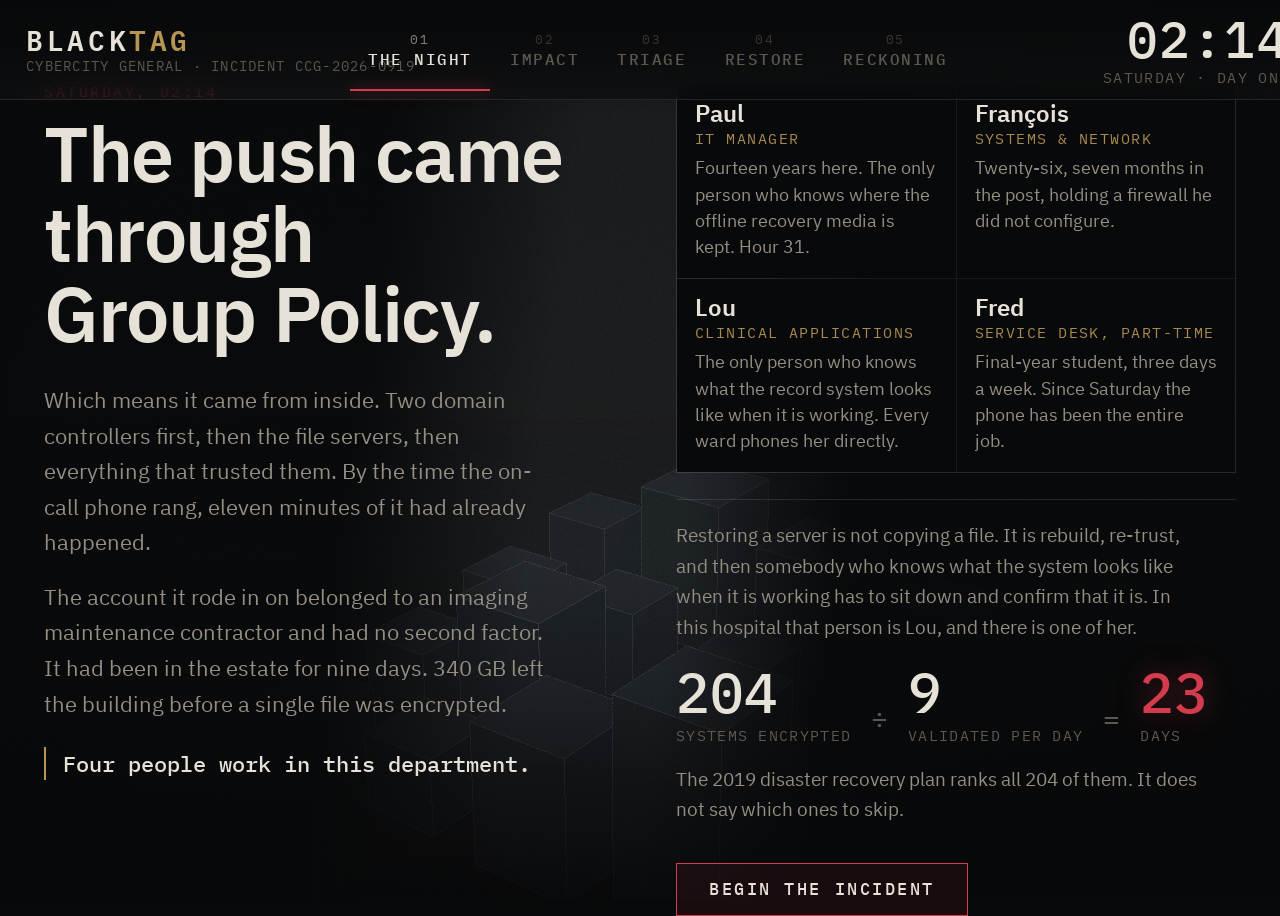
==== index.html @ bfaa21b1 "v2" ====
<!DOCTYPE html>
<html lang="en">
<head>
<meta charset="utf-8">
<meta name="viewport" content="width=device-width, initial-scale=1, viewport-fit=cover">
<title>BLACK TAG — CyberCity General Hospital</title>
<link rel="icon" href="data:image/svg+xml,%3Csvg xmlns='http://www.w3.org/2000/svg' viewBox='0 0 16 16'%3E%3Crect width='16' height='16' fill='%23171310'/%3E%3Crect x='3' y='3' width='10' height='10' fill='%23b79554'/%3E%3C/svg%3E">
<link rel="stylesheet" href="assets/blacktag/blacktag.css">
</head>
<body class="bt">

<canvas id="ward" aria-hidden="true"></canvas>
<div id="wardfail" class="wardfail" hidden></div>
<div class="vignette" aria-hidden="true"></div>

<div class="shell" data-stage="brief">

  <!-- ─── status bar ─────────────────────────────────────────────── -->
  <header class="bar">
    <div class="mark">
      <span class="mark-t">BLACK<i>TAG</i></span>
      <span class="mark-s">CyberCity General · incident CCG-2026-0919</span>
    </div>

    <nav class="rail" id="rail">
      <button class="rail-i" data-go="brief"><b>01</b> The night</button>
      <button class="rail-i" data-go="impact"><b>02</b> Impact</button>
      <button class="rail-i" data-go="triage"><b>03</b> Triage</button>
      <button class="rail-i" data-go="restore"><b>04</b> Restore</button>
      <button class="rail-i" data-go="reckoning"><b>05</b> Reckoning</button>
    </nav>

    <div class="clock">
      <div class="clk" id="clk">02:14</div>
      <div class="clk-s" id="clkday">Saturday · minute zero</div>
    </div>
  </header>

  <!-- ─── stage 01 · brief ───────────────────────────────────────── -->
  <section class="stage st-brief" data-for="brief">
    <div class="brief-l">
      <p class="over">Saturday, 02:14</p>
      <h1>The push came through<br>Group Policy.</h1>
      <p class="lede">Which means it came from inside. Two domain controllers first, then the file
      servers, then everything that trusted them. By the time the on-call phone rang, eleven minutes
      of it had already happened.</p>
      <p class="lede">The account it rode in on belonged to an imaging maintenance contractor and had
      no second factor. It had been in the estate for nine days. 340 GB left the building before a
      single file was encrypted.</p>
      <p class="sig">Four people work in this department.</p>
    </div>

    <div class="brief-r">
      <div class="crew">
        <div class="crew-i">
          <div class="crew-n">Paul</div>
          <div class="crew-r">IT manager</div>
          <div class="crew-d">Fourteen years here. The only person who knows where the offline recovery media is kept. Hour 31.</div>
        </div>
        <div class="crew-i">
          <div class="crew-n">François</div>
          <div class="crew-r">Systems &amp; network</div>
          <div class="crew-d">Twenty-six, seven months in the post, holding a firewall he did not configure.</div>
        </div>
        <div class="crew-i">
          <div class="crew-n">Lou</div>
          <div class="crew-r">Clinical applications</div>
          <div class="crew-d">The only person who knows what the record system looks like when it is working. Every ward phones her directly.</div>
        </div>
        <div class="crew-i">
          <div class="crew-n">Fred</div>
          <div class="crew-r">Service desk, part-time</div>
          <div class="crew-d">Final-year student, three days a week. Since Saturday the phone has been the entire job.</div>
        </div>
      </div>

      <div class="maths">
        <p>Restoring a server is not copying a file. It is rebuild, re-trust, and then somebody who
        knows what the system looks like when it is working has to sit down and confirm that it is.
        In this hospital that person is Lou, and there is one of her.</p>
        <div class="maths-row">
          <div><b>204</b><span>systems encrypted</span></div>
          <div class="op">÷</div>
          <div><b>9</b><span>validated per day</span></div>
          <div class="op">=</div>
          <div class="hot"><b>23</b><span>days</span></div>
        </div>
        <p class="thin">The 2019 disaster recovery plan ranks all 204 of them. It does not
        say which ones to skip.</p>
      </div>

      <button class="act" id="begin">Begin the incident</button>
    </div>
  </section>

  <!-- ─── stage 02 · impact ──────────────────────────────────────── -->
  <section class="stage st-impact" data-for="impact">
    <div class="imp-head">
      <p class="over">Encryption in progress</p>
      <h2 id="impNow">—</h2>
    </div>
    <ul class="falling" id="falling"></ul>
    <div class="imp-foot" id="impFoot" hidden>
      <p>Everything the hospital does electronically is now unavailable. Nothing has been decided yet.</p>
      <button class="act" id="toTriage">Open the board</button>
    </div>
  </section>

  <!-- ─── stage 03/04 · board ────────────────────────────────────── -->
  <section class="stage st-board" data-for="triage restore">
    <div class="board-head">
      <div>
        <p class="over" id="boardOver">Triage</p>
        <h2 id="boardTitle">Tag every service before anything is restored.</h2>
        <p class="boardSub" id="boardSub">Red, amber and green will be restored, in the order you
        choose. Black will not be restored at all. That is the whole instrument.</p>
      </div>
      <div class="board-act">
        <button class="act" id="loadPlan">Load the 2019 plan</button>
        <button class="ghost" id="stopHere" hidden>Stop here and count it</button>
        <button class="act" id="startRestore" disabled>Start restoring</button>
      </div>
    </div>

    <div class="lane" id="lane" hidden>
      <div class="lane-box lane-now">
        <span class="lane-l">Validation lane &middot; Lou, one at a time</span>
        <div class="lane-n" id="laneName">Idle</div>
        <div class="lane-bar"><i id="laneBar"></i></div>
        <div class="lane-d" id="laneDays">nothing is being validated</div>
      </div>
      <div class="lane-box lane-q">
        <span class="lane-l">Next up</span>
        <ol class="queue" id="queue"></ol>
      </div>
      <div class="lane-box lane-t">
        <span class="lane-l">Incident clock</span>
        <div class="tbtns">
          <button class="tb tb-run" id="pause">Pause</button>
          <button class="tb sp" data-sp="0.5">0.5&times;</button>
          <button class="tb sp" data-sp="1">1&times;</button>
          <button class="tb sp" data-sp="2">2&times;</button>
          <button class="tb sp" data-sp="4">4&times;</button>
        </div>
      </div>
    </div>

    <p class="prompt" id="prompt" hidden></p>

    <div class="cols" id="cols">
      <div class="col" data-tag="down"><header>Untagged <span id="cDown">0</span></header><div class="drop" id="dDown"></div></div>
      <div class="col" data-tag="red"><header>Red <em>restore first</em> <span id="cRed">0</span></header><div class="drop" id="dRed"></div></div>
      <div class="col" data-tag="amber"><header>Amber <em>restore after</em> <span id="cAmber">0</span></header><div class="drop" id="dAmber"></div></div>
      <div class="col" data-tag="green"><header>Green <em>can wait</em> <span id="cGreen">0</span></header><div class="drop" id="dGreen"></div></div>
      <div class="col col-black" data-tag="black"><header>Black <em>not restoring</em> <span id="cBlack">0</span></header><div class="drop" id="dBlack"></div></div>
    </div>
  </section>

  <!-- ─── stage 05 · reckoning ───────────────────────────────────── -->
  <section class="stage st-reck" data-for="reckoning">
    <div class="reck-grid">
      <div class="reck-race">
        <p class="over">What it cost</p>
        <h2>Your order against the plan&rsquo;s.</h2>
        <div class="race" id="race"></div>
        <p class="reck-note" id="reckNote"></p>
        <div class="paid" id="paid"></div>
      </div>
      <div class="reck-led">
        <p class="over">Signed decisions <span class="chain" id="chainState"></span></p>
        <div class="led" id="led"></div>
        <p class="thin">Hash-chained, so that the decision made at 04:12 still reads the same way in
        the review six months later, and Paul is not the only person holding it.</p>
        <button class="ghost" id="again">Run it again</button>
      </div>
    </div>
  </section>

  <!-- ─── readouts ───────────────────────────────────────────────── -->
  <aside class="meters" id="meters" hidden>
    <div class="m m-rate">
      <span class="m-l">Harm accruing now</span>
      <b class="m-v" id="mRate">0<small>/day</small></b>
      <span class="m-d" id="mRateD">patients per day, while these systems are down</span>
    </div>
    <div class="m">
      <span class="m-l">Patients affected</span>
      <b class="m-v" id="mAff">0</b>
      <span class="m-d">cumulative since 02:14</span>
    </div>
    <div class="m m-sev">
      <span class="m-l">Missed time-critical care</span>
      <b class="m-v" id="mSev">0</b>
      <span class="m-d">stroke, STEMI, transfusion, fractionation</span>
    </div>
  </aside>

  <section class="logwrap" id="logwrap" hidden>
    <div class="log-grip" id="logGrip" title="Drag to resize · double-click to reset"></div>
    <header>Incident log</header>
    <ol class="log" id="log"></ol>
  </section>

</div>

<div class="toast" id="toast" hidden></div>

<script>
window.BT = {
  capacity: 9,
  total: 204,
  horizon: 22.7,
  services: [
    {id:'ad',name:'Identity & domain services',dept:'Core infrastructure',systems:12,tolerance_h:null,affected_day:0,severe_day:0,tier2019:1,gate:true,note:'Two domain controllers, both encrypted. Nothing else authenticates until this is back.',cost:'Paul is the only person who knows where the offline recovery media is kept.'},
    {id:'ehr',name:'Patient record & order entry',dept:'Core clinical',systems:24,tolerance_h:4,affected_day:120,severe_day:1.4,tier2019:2,note:'Every ward, every order, every allergy list. On paper the hospital runs at roughly 40 per cent.',cost:'Medication rounds revert to handwritten charts. Pharmacy catches some of the errors.'},
    {id:'pacs',name:'Imaging & radiology reporting',dept:'Radiology',systems:18,tolerance_h:4.5,affected_day:48,severe_day:1.6,tier2019:8,note:'Scanners still acquire. Nothing can be read, compared against priors, or reported.',cost:'Thrombolysis window for acute stroke is 4.5 hours. Decisions get made on the registrar’s read alone.'},
    {id:'lis',name:'Laboratory & blood bank',dept:'Pathology',systems:14,tolerance_h:6,affected_day:62,severe_day:0.9,tier2019:9,note:'Analysers run standalone. Results cannot be matched to a patient without transcription.',cost:'Type-and-screen goes manual. O-negative stock is the ceiling on how long that works.'},
    {id:'cardio',name:'ECG transfer & cath lab',dept:'Cardiology',systems:9,tolerance_h:1.5,affected_day:20,severe_day:1.1,tier2019:11,note:'Twelve-lead traces cannot leave the machine they were recorded on.',cost:'Door-to-balloon target is 90 minutes. A walked printout is not 90 minutes.'},
    {id:'pharm',name:'Pharmacy & medication ordering',dept:'Pharmacy',systems:11,tolerance_h:12,affected_day:40,severe_day:0.6,tier2019:7,note:'Stock levels, interaction checking and dose calculation, all in one system.',cost:'Body-surface-area chemotherapy dosing done by hand is where errors live.'},
    {id:'onco',name:'Radiotherapy planning',dept:'Oncology',systems:7,tolerance_h:48,affected_day:14,severe_day:0.5,tier2019:12,note:'Treatment plans and linac scheduling. The linacs themselves are fine.',cost:'An interrupted fractionation course loses efficacy. That is not recoverable later.'},
    {id:'theatre',name:'Theatre scheduling',dept:'Surgery',systems:8,tolerance_h:24,affected_day:26,severe_day:0.2,tier2019:10,note:'Lists, consent records, implant tracking, instrument trays.',cost:'Elective lists cancel first. Then the semi-urgent ones start to age.'},
    {id:'beds',name:'Bed management & patient flow',dept:'Operations',systems:6,tolerance_h:24,affected_day:16,severe_day:0.1,tier2019:13,note:'Who is in which bed, and which beds are clean.',cost:'The emergency department stops being able to say whether it can accept.'},
    {id:'biomed',name:'Medical device gateways',dept:'Biomedical',systems:21,tolerance_h:8,affected_day:24,severe_day:0.4,tier2019:14,note:'1,100 networked devices. 38 per cent past end-of-support, none patchable without revalidation.',cost:'Yann is a contractor, off site, and his revalidation paperwork takes six weeks.'},
    {id:'dialysis',name:'Renal scheduling',dept:'Renal',systems:4,tolerance_h:72,affected_day:30,severe_day:0.8,tier2019:15,note:'Three sessions a week per patient, 96 patients, allocated by one spreadsheet server.',cost:'Missing a third session is not an inconvenience. It is a hospital admission.'},
    {id:'roster',name:'Staff rostering & payroll',dept:'HR / Finance',systems:9,tolerance_h:168,affected_day:3,severe_day:0,tier2019:3,note:'Tier 1 in the 2019 plan because the payroll contract carries the largest penalty clause.',cost:'Nobody is paid late for three weeks. Everybody still turns up.'},
    {id:'diet',name:'Catering & dietetics ordering',dept:'Facilities',systems:5,tolerance_h:36,affected_day:8,severe_day:0,tier2019:16,note:'Ward meal orders, allergen flags, enteral feed scheduling.',cost:'Kitchen reverts to a standing order and a clipboard. It worked in 2004.'},
    {id:'intranet',name:'Intranet & internal communications',dept:'IT',systems:7,tolerance_h:96,affected_day:2,severe_day:0,tier2019:4,note:'Policies, phone directory, the downtime procedures themselves.',cost:'The paper downtime forms reference a switchboard number that changed in 2021.'},
    {id:'archive',name:'Legacy imaging archive 2009–2014',dept:'Radiology',systems:18,tolerance_h:null,affected_day:0,severe_day:0,tier2019:5,note:'Proprietary format. The vendor left the market in 2016 and no current workstation can open it.',cost:'Retention policy says keep it. Nobody has successfully read from it since 2019.'},
    {id:'research',name:'Oncology trial data store',dept:'Research',systems:31,tolerance_h:null,affected_day:0,severe_day:0,tier2019:6,note:'Five years of a phase II trial. 31 systems, the largest single block in the estate.',cost:'No acute patient harm. This is somebody’s career and 340 consented participants.'}
  ],
  events: [
    {day:0.07,svc:'ehr',t:'03:55',w:'Ward 4 asks for an allergy list for a patient in bed 12. There is no allergy list. Fred writes the request on a sticky note and takes it to the ward himself.'},
    {day:0.14,svc:'cardio',t:'05:40',w:'Chest pain in resus. The 12-lead is on the machine and only on the machine. A healthcare assistant runs the printout to the cath lab. Eleven minutes.'},
    {day:0.22,svc:'pacs',t:'07:30',w:'Stroke call. CT acquired at 07:31, no reporting, no priors. The registrar reads it off the console. Thrombolysis given at 07:58 on one pair of eyes.'},
    {day:0.30,svc:null,t:'09:15',w:'Dr. Mercier asks Paul a question he cannot answer: can we keep accepting ambulances. He says he will know by this afternoon. He does not know by this afternoon.'},
    {day:0.55,svc:'lis',t:'15:20',w:'Blood bank moves to manual crossmatch. Two units of O-negative on the shelf, four in transit from the regional centre.'},
    {day:0.9,svc:'ehr',t:'23:40',w:'Fourth medication round on paper. Pharmacy flags two dose errors caught before administration. Nobody can say how many were not caught.'},
    {day:1.3,svc:'beds',t:'Day 2, 10:05',w:'The emergency department cannot state its own capacity. Regional coordination starts routing around the hospital by default.'},
    {day:1.6,svc:'theatre',t:'Day 2, 17:30',w:'Tomorrow’s elective list is cancelled in full. 31 patients, one of whom has now been cancelled twice.'},
    {day:2.1,svc:'onco',t:'Day 3, 08:00',w:'Radiotherapy suspends. Fourteen patients mid-course. Oncology asks, in writing, when planning comes back, and wants the answer in days.'},
    {day:2.4,svc:'biomed',t:'Day 3, 14:10',w:'Yann emails from a hotel in Ankara. He can be on site Monday. It is Tuesday.'},
    {day:3.0,svc:'dialysis',t:'Day 4, 07:00',w:'Renal has been running from a whiteboard since Saturday. Three patients have now missed a second session.'},
    {day:3.5,svc:null,t:'Day 4, 19:00',w:'The group posts 340 GB of the trial data store to a leak site. It was taken nine days before anything was encrypted. Restoring it changes nothing about that.'},
    {day:4.2,svc:'pharm',t:'Day 5, 11:30',w:'A chemotherapy dose is recalculated by hand for the third time in a week. The pharmacist asks for a second checker and cannot find a free one.'},
    {day:5.0,svc:null,t:'Day 6, 09:00',w:'Lou has been validating restores for six days. She has taken one day off in that time and spent it answering her phone.'},
    {day:6.5,svc:'pacs',t:'Day 7, 12:00',w:'Radiology has a backlog of 1,240 unreported studies. The backlog is now its own clinical risk, separate from the outage.'},
    {day:9.0,svc:null,t:'Day 10, 08:00',w:'The regulator’s 72-hour notification went out on day three. The follow-up report is due and nobody has had time to write it.'},
    {day:14.0,svc:null,t:'Day 15, 08:00',w:'Two weeks. The hospital is running, in the sense that patients are being treated. It is not running in the sense anybody would recognise.'},
    {day:21.0,svc:null,t:'Day 22, 08:00',w:'François hands in his notice. He withdraws it four days later. Paul never mentions it again.'}
  ]
};
</script>
<script src="assets/blacktag/vendor/three.min.js"></script>
<script src="assets/blacktag/vendor/pp/CopyShader.js"></script>
<script src="assets/blacktag/vendor/pp/LuminosityHighPassShader.js"></script>
<script src="assets/blacktag/vendor/pp/EffectComposer.js"></script>
<script src="assets/blacktag/vendor/pp/RenderPass.js"></script>
<script src="assets/blacktag/vendor/pp/ShaderPass.js"></script>
<script src="assets/blacktag/vendor/pp/UnrealBloomPass.js"></script>
<script src="assets/blacktag/ward.js"></script>
<script src="assets/blacktag/blacktag.js"></script>
</body>
</html>
---- assets/blacktag/blacktag.css ----
@font-face{font-family:PlexS;src:url(fonts/plex-sans-400.woff2)format("woff2");font-weight:400;font-display:swap}
@font-face{font-family:PlexS;src:url(fonts/plex-sans-500.woff2)format("woff2");font-weight:500;font-display:swap}
@font-face{font-family:PlexS;src:url(fonts/plex-sans-600.woff2)format("woff2");font-weight:600;font-display:swap}
@font-face{font-family:PlexS;src:url(fonts/plex-sans-700.woff2)format("woff2");font-weight:700;font-display:swap}
@font-face{font-family:PlexM;src:url(fonts/plex-mono-400.woff2)format("woff2");font-weight:400;font-display:swap}
@font-face{font-family:PlexM;src:url(fonts/plex-mono-500.woff2)format("woff2");font-weight:500;font-display:swap}
@font-face{font-family:PlexM;src:url(fonts/plex-mono-600.woff2)format("woff2");font-weight:600;font-display:swap}

/* lokum against a dark room: rose, saffron, pistachio, and the charred one with gold in it */
:root{
  --ink:#08090a; --ink2:#0e0f11; --panel:rgba(14,15,17,.72); --panel2:rgba(20,21,24,.86);
  --bone:#e7e2d8; --dim:#948e83; --faint:#5d584f;
  --line:rgba(231,226,216,.13); --line2:rgba(231,226,216,.07);
  --rose:#d33c4c; --rose-d:#5a1620;
  --saff:#d59a31; --saff-d:#553a10;
  --pist:#8aab5c; --pist-d:#2f3f1d;
  --char:#171310; --gold:#b79554;
  --brass:#a8894f;
  --ease:cubic-bezier(.22,.61,.36,1);
}

*{box-sizing:border-box}
html,body{height:100%}
body.bt{
  margin:0; background:var(--ink); color:var(--bone);
  font:400 15px/1.55 PlexS,system-ui,sans-serif;
  -webkit-font-smoothing:antialiased; overflow:hidden;
  font-variant-numeric:tabular-nums;
}
button{font:inherit;color:inherit;background:none;border:0;cursor:pointer}
h1,h2{margin:0;font-weight:600;letter-spacing:-.018em}
p{margin:0 0 .85em}
[hidden]{display:none!important}

#ward{position:fixed;inset:0;width:100%;height:100%;display:block;z-index:0}
.wardfail{position:fixed;inset:0;z-index:0;background:
  radial-gradient(1100px 620px at 62% 44%,rgba(211,60,76,.10),transparent 70%),
  linear-gradient(180deg,#0a0b0c,#08090a)}
.vignette{position:fixed;inset:0;z-index:1;pointer-events:none;background:
  radial-gradient(118% 92% at 50% 42%,transparent 38%,rgba(0,0,0,.7) 100%),
  linear-gradient(180deg,rgba(8,9,10,.9) 0,rgba(8,9,10,.3) 13%,rgba(8,9,10,.2) 62%,rgba(8,9,10,.86) 100%)}
.vignette::after{content:"";position:absolute;inset:0;opacity:.22;mix-blend-mode:overlay;
  background-image:url("data:image/svg+xml,%3Csvg xmlns='http://www.w3.org/2000/svg' width='140' height='140'%3E%3Cfilter id='n'%3E%3CfeTurbulence type='fractalNoise' baseFrequency='.85' numOctaves='3'/%3E%3C/filter%3E%3Crect width='140' height='140' filter='url(%23n)' opacity='.5'/%3E%3C/svg%3E")}

.shell{position:relative;z-index:2;height:100%;display:flex;flex-direction:column}

/* ── bar ─────────────────────────────────────────────────────────── */
.bar{position:relative;z-index:3;display:grid;grid-template-columns:300px 1fr 300px;align-items:center;gap:24px;
  padding:14px 26px;border-bottom:1px solid var(--line);
  background:linear-gradient(180deg,rgba(8,9,10,.92),rgba(8,9,10,.55));backdrop-filter:blur(14px)}
.mark-t{display:block;font:600 19px/1 PlexM;letter-spacing:.13em}
.mark-t i{font-style:normal;color:var(--gold)}
.mark-s{display:block;margin-top:5px;white-space:nowrap;font:400 9.5px/1 PlexM;letter-spacing:.09em;color:var(--faint);text-transform:uppercase}

.rail{display:flex;justify-content:center;gap:2px}
.rail-i{position:relative;padding:9px 15px 8px;font:500 11px/1 PlexM;letter-spacing:.1em;
  text-transform:uppercase;color:var(--faint);transition:color .3s var(--ease);white-space:nowrap}
.rail-i b{display:block;font-weight:400;font-size:9.5px;opacity:.55;margin-bottom:5px;letter-spacing:.14em}
.rail-i::after{content:"";position:absolute;left:0;right:0;bottom:-15px;height:2px;background:transparent;transition:background .35s var(--ease)}
.rail-i[data-on]{color:var(--bone)}
.rail-i[data-on]::after{background:var(--rose);box-shadow:0 0 14px rgba(211,60,76,.75)}
.rail-i[data-done]{color:var(--dim)}
.rail-i[data-done]::after{background:var(--line)}
.rail-i:disabled{cursor:default}

.clock{text-align:right}
.clk{font:500 30px/1 PlexM;letter-spacing:.03em;font-variant-numeric:tabular-nums}
.clk-s{margin-top:5px;font:400 10.5px/1 PlexM;letter-spacing:.09em;color:var(--faint);text-transform:uppercase}
.clk.jump{animation:jump .5s var(--ease)}
@keyframes jump{0%{color:var(--rose);text-shadow:0 0 22px rgba(211,60,76,.6)}100%{color:var(--bone)}}

/* ── stages ──────────────────────────────────────────────────────── */
.stage{display:none;flex:1;min-height:0;padding:34px 44px 0;position:relative}
.stage::before{content:"";position:absolute;inset:0 -44px 0;z-index:-1;pointer-events:none}
.st-brief::before{background:linear-gradient(97deg,rgba(8,9,10,.94) 0 30%,rgba(8,9,10,.10) 43%,
  rgba(8,9,10,.10) 53%,rgba(8,9,10,.95) 64%)}
.st-board::before{background:linear-gradient(180deg,rgba(8,9,10,.92) 0 150px,rgba(8,9,10,.34) 100%)}
.st-reck::before{background:linear-gradient(180deg,rgba(8,9,10,.9),rgba(8,9,10,.8))}
.stage.on{display:block;animation:rise .5s var(--ease) both}
@keyframes rise{from{opacity:0;transform:translateY(9px)}to{opacity:1;transform:none}}

.over{font:500 10.5px/1 PlexM;letter-spacing:.17em;text-transform:uppercase;color:var(--rose);margin-bottom:16px}
.thin{color:var(--dim);font-size:13.5px;line-height:1.6}
.sig{font:500 15px/1.5 PlexM;color:var(--bone);border-left:2px solid var(--gold);padding-left:13px;margin-top:26px}

/* 01 brief */
.st-brief.on{display:grid;grid-template-columns:minmax(380px,1fr) minmax(430px,560px);
  gap:78px;align-content:center;padding-bottom:34px}
.brief-l h1{font-size:clamp(34px,4.1vw,58px);line-height:1.04;margin:0 0 26px}
.brief-l .lede{max-width:46ch;color:var(--dim);font-size:16px;line-height:1.62}
.crew{display:grid;grid-template-columns:1fr 1fr;gap:1px;background:var(--line2);border:1px solid var(--line2);margin-bottom:26px}
.crew-i{background:var(--ink);padding:15px 16px 16px}
.crew-n{font:600 16px/1 PlexS}
.crew-r{margin:6px 0 9px;font:400 10.5px/1 PlexM;letter-spacing:.1em;text-transform:uppercase;color:var(--brass)}
.crew-d{font-size:12.5px;line-height:1.5;color:var(--dim)}
.maths{border-top:1px solid var(--line);padding-top:20px}
.maths>p{font-size:13.5px;line-height:1.6;color:var(--dim);max-width:54ch}
.maths-row{display:flex;align-items:flex-end;gap:20px;margin:22px 0 18px}
.maths-row div{display:flex;flex-direction:column}
.maths-row b{font:500 38px/1 PlexM}
.maths-row span{margin-top:7px;font:400 10px/1.3 PlexM;letter-spacing:.09em;text-transform:uppercase;color:var(--faint)}
.maths-row .op{font:400 22px/1 PlexM;color:var(--faint);padding-bottom:13px}
.maths-row .hot b{color:var(--rose);text-shadow:0 0 30px rgba(211,60,76,.45)}

.act{margin-top:22px;padding:14px 26px;border:1px solid var(--rose);background:rgba(211,60,76,.08);
  font:500 12px/1 PlexM;letter-spacing:.15em;text-transform:uppercase;color:var(--bone);
  transition:background .25s,box-shadow .25s,transform .25s var(--ease)}
.act:hover{background:rgba(211,60,76,.2);box-shadow:0 0 28px rgba(211,60,76,.3)}
.act:active{transform:translateY(1px)}
.act:disabled{border-color:var(--line);background:none;color:var(--faint);box-shadow:none;cursor:default}
.ghost{padding:13px 20px;border:1px solid var(--line);font:500 11px/1 PlexM;letter-spacing:.13em;
  text-transform:uppercase;color:var(--dim);transition:color .25s,border-color .25s}
.ghost:hover{color:var(--bone);border-color:var(--brass)}

/* 02 impact */
.st-impact.on{display:flex;flex-direction:column;align-items:center;justify-content:center;padding-bottom:34px}
.imp-head{text-align:center;margin-bottom:26px;padding:16px 34px;background:rgba(8,9,10,.8);
  backdrop-filter:blur(10px);border:1px solid var(--line2)}
.imp-head h2{font:500 22px/1.3 PlexM;min-height:1.3em;color:var(--dim)}
.falling{list-style:none;margin:0;padding:0;width:min(940px,86vw);
  display:grid;grid-template-columns:repeat(4,1fr);gap:1px;background:var(--line2)}
.falling li{background:rgba(9,10,12,.93);padding:11px 13px;opacity:0;transform:translateY(7px)}
.falling li.in{animation:fall .45s var(--ease) both}
@keyframes fall{from{opacity:0;transform:translateY(7px);background:rgba(211,60,76,.34)}
  to{opacity:1;transform:none;background:rgba(9,10,12,.93)}}
.falling .fn{font:500 12.5px/1.35 PlexS;display:block}
.falling .fs{font:400 10px/1 PlexM;letter-spacing:.08em;color:var(--rose);text-transform:uppercase;margin-top:6px;display:block}
.imp-foot{margin-top:28px;text-align:center;max-width:56ch;padding:22px 30px;
  background:rgba(8,9,10,.82);backdrop-filter:blur(10px);border:1px solid var(--line2);animation:rise .6s var(--ease) both}
.imp-foot p{color:var(--dim)}

/* 03/04 board */
.st-board.on{display:flex;flex-direction:column;padding-bottom:0}
.board-head{display:flex;justify-content:space-between;align-items:flex-start;gap:36px;margin-bottom:20px}
.board-head h2{font-size:22px}
.boardSub{margin-top:9px;max-width:72ch;color:var(--dim);font-size:13.5px}
.board-act{display:flex;gap:10px;flex-shrink:0;padding-top:4px}
.board-act .act{margin-top:0;padding:13px 20px;font-size:11px}

.shell[data-stage=triage] .cols{grid-template-columns:2.6fr 1fr 1fr 1fr 1fr}
.shell[data-stage=triage] .col[data-tag=down] .drop{display:grid;grid-template-columns:1fr 1fr;
  align-content:start;gap:7px}
.cols{flex:1;min-height:0;display:grid;grid-template-columns:1fr 1fr 1fr 1fr 1fr;gap:1px;
  background:var(--line2);border-top:1px solid var(--line)}
.col{display:flex;flex-direction:column;min-height:0;background:rgba(9,10,12,.7);backdrop-filter:blur(7px);transition:background .3s}
.col.over{background:rgba(231,226,216,.045)}
.col>header{padding:11px 13px 10px;font:500 10.5px/1 PlexM;letter-spacing:.12em;text-transform:uppercase;
  color:var(--dim);border-bottom:1px solid var(--line2);display:flex;align-items:baseline;gap:8px}
.col>header em{font-style:normal;font-size:9.5px;letter-spacing:.09em;color:var(--faint);text-transform:none}
.col>header span{margin-left:auto;font-weight:600;color:var(--bone)}
.col[data-tag=red]>header{color:var(--rose)}
.col[data-tag=amber]>header{color:var(--saff)}
.col[data-tag=green]>header{color:var(--pist)}
.col-black{background:linear-gradient(180deg,rgba(23,19,16,.9),rgba(8,9,10,.7))}
.col-black>header{color:var(--gold)}
.drop{flex:1;min-height:0;overflow-y:auto;padding:9px 9px 18px;display:flex;flex-direction:column;gap:7px;
  scrollbar-width:thin;scrollbar-color:var(--line) transparent;
  -webkit-mask-image:linear-gradient(180deg,#000 0,#000 calc(100% - 26px),transparent 100%);
  mask-image:linear-gradient(180deg,#000 0,#000 calc(100% - 26px),transparent 100%)}

.card{position:relative;background:var(--ink2);border:1px solid var(--line2);border-left:2px solid var(--faint);
  padding:10px 11px 11px;cursor:grab;transition:border-color .3s,background .3s,transform .28s var(--ease),opacity .3s}
.card:hover{background:#14161a;border-color:var(--line)}
.card.drag{opacity:.35;cursor:grabbing}
.card.moved{animation:moved .55s var(--ease)}
@keyframes moved{0%{transform:scale(.97);background:rgba(231,226,216,.1)}100%{transform:none}}
.card[data-tag=red]{border-left-color:var(--rose)}
.card[data-tag=amber]{border-left-color:var(--saff)}
.card[data-tag=green]{border-left-color:var(--pist)}
.card[data-tag=black]{border-left-color:var(--gold);background:var(--char);opacity:.62}
.card[data-tag=black] .c-n{text-decoration:line-through;text-decoration-color:rgba(183,149,84,.55)}
.card.restored{border-left-color:var(--pist);background:rgba(28,38,18,.72);opacity:.66}
.c-back{display:inline-block;margin:0 0 8px;font:500 9px/1 PlexM;letter-spacing:.13em;
  text-transform:uppercase;color:var(--pist);border:1px solid rgba(138,171,92,.45);padding:4px 6px}
.c-again{color:var(--rose);border-color:rgba(211,60,76,.5)}

.card.reinf{border-left-color:var(--rose);background:rgba(90,22,32,.45);animation:alarm 1.1s ease-in-out 3}
@keyframes alarm{50%{background:rgba(211,60,76,.3);box-shadow:0 0 22px rgba(211,60,76,.4)}}
.c-n{font:500 13px/1.3 PlexS;display:block}
.c-m{margin-top:7px;display:flex;flex-wrap:wrap;gap:4px 11px;font:400 10px/1.5 PlexM;letter-spacing:.04em;color:var(--faint)}
.c-m span{white-space:nowrap}
.c-m b{font-weight:500;color:var(--dim)}
.c-note{margin-top:8px;font-size:11.5px;line-height:1.45;color:var(--dim);display:none}
.card.open .c-note{display:block}
.c-tol{color:var(--saff)}
.c-harm{margin-top:7px;height:2px;background:var(--line2);overflow:hidden}
.c-harm i{display:block;height:100%;background:var(--rose);width:0;transition:width .6s var(--ease)}
.c-next{position:absolute;top:8px;right:9px;font:500 9.5px/1 PlexM;letter-spacing:.1em;
  text-transform:uppercase;color:var(--ink);background:var(--bone);padding:4px 6px;opacity:0;transition:opacity .25s}
.card.pick .c-next{opacity:1}
.tagbar{display:flex;gap:1px;margin-top:9px;background:var(--line2)}
.card[data-tag] .tagbar{display:none}
.card[data-tag].open .tagbar{display:flex}
.tagbar button{flex:1;padding:5px 0;font:500 9.5px/1 PlexM;letter-spacing:.09em;color:var(--faint);
  background:var(--ink);transition:background .2s,color .2s}
.tagbar button:hover{color:var(--bone)}
.tagbar button[data-t=red]:hover{background:var(--rose-d);color:var(--rose)}
.tagbar button[data-t=amber]:hover{background:var(--saff-d);color:var(--saff)}
.tagbar button[data-t=green]:hover{background:var(--pist-d);color:var(--pist)}
.tagbar button[data-t=black]:hover{background:var(--char);color:var(--gold)}

.dust{position:fixed;width:2px;height:2px;background:var(--gold);pointer-events:none;z-index:40;border-radius:50%}

/* 05 reckoning */
.st-reck.on{display:block;overflow-y:auto;padding-bottom:34px}
.reck-grid{display:grid;grid-template-columns:1.35fr 1fr;gap:44px;align-items:start}
.reck-race,.reck-led{padding:20px 24px;background:rgba(9,10,12,.86);backdrop-filter:blur(10px);
  border:1px solid var(--line2)}
.reck-race h2{font-size:23px;margin-bottom:16px}
.paid{margin-top:18px;padding-top:15px;border-top:1px solid var(--line)}
.paid-h{font:500 10px/1 PlexM;letter-spacing:.15em;text-transform:uppercase;color:var(--gold);margin-bottom:13px}
.paid-i{display:grid;grid-template-columns:190px 1fr;gap:14px;padding:6px 0;border-top:1px solid var(--line2)}
.paid-n{font:500 12.5px/1.4 PlexS}
.paid-c{font-size:12.5px;line-height:1.5;color:var(--dim)}
.race{display:flex;flex-direction:column;gap:15px}
.rrow{border-top:1px solid var(--line);padding-top:12px}
.rrow-h{display:flex;justify-content:space-between;align-items:flex-start;gap:26px;margin-bottom:11px}
.rrow-t{flex:1;min-width:0;padding-top:6px}
.rrow-v{text-align:right;white-space:nowrap;flex-shrink:0}
.rrow-t{font:500 11px/1 PlexM;letter-spacing:.13em;text-transform:uppercase;color:var(--dim)}
.rrow-v{font:500 30px/1 PlexM}
.rrow-v small{font-size:12px;color:var(--faint);margin-left:9px;letter-spacing:.08em}
.rbar{height:10px;background:var(--line2);overflow:hidden}
.rbar i{display:block;height:100%;width:0;transition:width 1.1s var(--ease)}
.rrow.mine .rbar i{background:linear-gradient(90deg,var(--pist),#b6d27f)}
.rrow.plan .rbar i{background:linear-gradient(90deg,var(--rose-d),var(--rose))}
.rrow.mine .rrow-v{color:var(--pist)}
.rrow.plan .rrow-v{color:var(--rose)}
.rrow-d{margin-top:10px;font-size:12.5px;color:var(--faint);line-height:1.5}
.reck-note{margin-top:20px;padding-top:16px;border-top:1px solid var(--line);
  font:500 15.5px/1.5 PlexS;max-width:54ch}
.led{border:1px solid var(--line2);max-height:46vh;overflow-y:auto;margin-bottom:16px}
.led-i{padding:13px 15px;border-bottom:1px solid var(--line2);background:var(--char)}
.led-i:last-child{border-bottom:0}
.led-n{font:500 13px/1.35 PlexS}
.led-m{margin-top:7px;font:400 10px/1.6 PlexM;letter-spacing:.04em;color:var(--faint);word-break:break-all}
.led-m b{color:var(--gold);font-weight:400}
.led-b{margin-top:7px;font-size:11.5px;line-height:1.45;color:var(--dim)}
.chain{font:400 9.5px/1 PlexM;letter-spacing:.09em;color:var(--pist);margin-left:9px}
.chain.bad{color:var(--rose)}
.led-none{padding:22px 15px;color:var(--faint);font-size:13px}

/* ── meters + log ────────────────────────────────────────────────── */
/* the readouts are fixed to the right; give the stages room so nothing sits under them */
.shell[data-stage=triage] .stage,
.shell[data-stage=restore] .stage,
.shell[data-stage=reckoning] .stage{padding-right:300px}
@media (max-width:1180px){
  .shell[data-stage=triage] .stage,
  .shell[data-stage=restore] .stage,
  .shell[data-stage=reckoning] .stage{padding-right:44px}
}
.meters{position:fixed;right:26px;top:96px;z-index:5;display:flex;flex-direction:column;gap:1px;
  width:236px;background:var(--line2);border:1px solid var(--line2);animation:rise .5s var(--ease) both}
.m{background:rgba(8,9,10,.9);padding:13px 15px 14px;backdrop-filter:blur(8px)}
.m-l{display:block;font:500 9.5px/1 PlexM;letter-spacing:.12em;text-transform:uppercase;color:var(--faint)}
.m-v{display:block;margin:9px 0 6px;font:500 31px/1 PlexM}
.m-v small{font-size:12px;color:var(--faint);margin-left:3px}
.m-sev .m-v{color:var(--rose)}
.m-d{display:block;font-size:11px;line-height:1.4;color:var(--faint)}
.m-v.tick{animation:tick .45s var(--ease)}
.m-rate .m-v{color:var(--saff)}
.m-rate .m-v.falling{animation:drop .9s var(--ease)}
@keyframes drop{0%{color:var(--pist);text-shadow:0 0 26px rgba(138,171,92,.75);transform:translateY(-4px)}
  100%{color:var(--saff);transform:none}}
@keyframes tick{0%{transform:translateY(-3px);text-shadow:0 0 20px rgba(211,60,76,.6)}100%{transform:none}}

.shell[data-stage=reckoning] .logwrap{max-height:142px}
.logwrap{flex-shrink:0;border-top:1px solid var(--line);background:linear-gradient(180deg,rgba(8,9,10,.55),rgba(8,9,10,.93));
  backdrop-filter:blur(12px);max-height:314px;display:flex;flex-direction:column}
.logwrap>header{padding:9px 26px 7px;font:500 9.5px/1 PlexM;letter-spacing:.14em;text-transform:uppercase;color:var(--faint)}
.log{list-style:none;margin:0;padding:0 30px 18px;overflow-y:auto;scrollbar-width:thin;scrollbar-color:var(--line) transparent}
.log li{display:grid;grid-template-columns:104px 1fr;gap:18px;padding:7px 0;border-top:1px solid var(--line2);
  animation:logIn .45s var(--ease) both}
@keyframes logIn{from{opacity:0;transform:translateX(-6px)}to{opacity:1;transform:none}}
.log time{font:400 11px/1.5 PlexM;letter-spacing:.05em;color:var(--brass)}
.log p{margin:0;font-size:13px;line-height:1.5;color:var(--dim);max-width:104ch}
.log li.sys p{color:var(--bone)}
.log li.bad time{color:var(--rose)}
.log li.bad p{color:var(--bone)}

.toast{position:fixed;left:50%;bottom:42px;transform:translateX(-50%);z-index:50;
  padding:15px 24px;max-width:62ch;background:var(--char);border:1px solid var(--gold);
  font-size:13.5px;line-height:1.5;animation:rise .35s var(--ease) both;box-shadow:0 18px 50px rgba(0,0,0,.6)}
.toast b{display:block;margin-bottom:6px;font:500 10px/1 PlexM;letter-spacing:.14em;text-transform:uppercase;color:var(--gold)}

/* ════════════════════════════════════════════════════════════════════
   PROJECTED SCALE
   Sized for the back of a lecture room at 65% over the screen-reading
   baseline. It looks oversized on a laptop. That is the point — nobody
   is reading this on a laptop.
   ════════════════════════════════════════════════════════════════════ */
body.bt{font-size:21.5px;line-height:1.5}
.mark-t{font-size:28px}
.mark-s{font-size:14px}
.rail-i{font-size:15.5px;padding:10px 18px 9px}
.rail-i b{font-size:13px;margin-bottom:6px}
.clk{font-size:51px}
.clk-s{font-size:15px}
.over{font-size:15px;margin-bottom:15px}
.thin{font-size:19px}
.sig{font-size:22px;padding-left:17px}
.act{font-size:17px;padding:17px 32px}
.ghost{font-size:16px;padding:16px 26px}

.brief-l h1{font-size:clamp(46px,6vw,84px);margin-bottom:28px}
.brief-l .lede{font-size:22px;max-width:40ch}
.crew-n{font-size:23.5px}
.crew-r{font-size:14.5px}
.crew-d{font-size:17.5px}
.crew-i{padding:17px 18px 18px}
.maths>p{font-size:19px;max-width:48ch}
.maths-row b{font-size:56px}
.maths-row span{font-size:14.5px}
.maths-row .op{font-size:28px}

.imp-head h2{font-size:34px}
.falling .fn{font-size:18.5px}
.falling .fs{font-size:14.5px}
.falling li{padding:13px 15px}
.imp-foot p{font-size:21px}

.board-head h2{font-size:33px}
.boardSub{font-size:19px}
.col>header{padding:14px 16px 13px;font-size:15.5px}
.col>header em{font-size:14px}
.c-n{font-size:19.5px}
.c-m{font-size:15px;gap:5px 13px}
.c-note{font-size:17px}
.tagbar button{padding:9px 0;font-size:14.5px}
.c-back{font-size:12.5px;padding:5px 8px}
.c-bleed{font-size:15px;min-height:15px}
.c-block{font-size:14.5px;padding:9px 11px}

.lane-l{font-size:13.5px;margin-bottom:12px}
.lane-n{font-size:24px}
.lane-d{font-size:16px}
.lane-box{padding:15px 19px 17px}
.queue{max-height:124px}
.queue li{font-size:17px;grid-template-columns:26px 1fr auto}
.queue li b{font-size:14px}
.queue li span{font-size:14.5px}
.queue .q-none{font-size:16.5px}
.tb{font-size:14.5px;padding:13px 0}
.prompt{font-size:19px;padding:13px 19px}

.m-l{font-size:14.5px}
.m-v{font-size:48px;margin:12px 0 8px}
.m-v small{font-size:17.5px}
.m-d{font-size:16px}
.m{padding:15px 18px 16px}
.meters{width:342px;right:28px;top:104px}
.shell[data-stage=triage] .stage,
.shell[data-stage=restore] .stage,
.shell[data-stage=reckoning] .stage{padding-right:408px}

.logwrap>header{font-size:23px;padding:13px 30px 9px;cursor:pointer;display:flex;
  align-items:baseline;gap:14px;user-select:none}
.logwrap>header::after{content:"drag the bar above to resize \00b7 press L to collapse";font-size:14px;letter-spacing:.1em;
  color:var(--faint);text-transform:none;opacity:.7}
.log-grip{height:13px;flex-shrink:0;cursor:ns-resize;position:relative;touch-action:none;
  background:linear-gradient(180deg,rgba(231,226,216,.07),transparent)}
.log-grip::after{content:"";position:absolute;left:50%;top:5px;transform:translateX(-50%);
  width:80px;height:2px;background:var(--line);transition:background .2s var(--ease),width .2s var(--ease)}
.log-grip:hover::after,.shell.logdrag .log-grip::after{background:var(--brass);width:132px}
.shell.logdrag{cursor:ns-resize;user-select:none}
.shell.logsized .logwrap{max-height:var(--logh)!important;height:var(--logh)}
.shell.logmin .logwrap{max-height:72px!important;height:72px!important}
.shell.logmin .logwrap>header::after{content:"press L to expand"}
.shell.logmin .log{display:none}
.log li{grid-template-columns:178px 1fr;gap:23px;padding:8px 0}
.log time{font-size:17.3px}
.log p{font-size:19.8px;line-height:1.45}
.toast{font-size:19.5px;padding:22px 32px;max-width:58ch}
.toast b{font-size:14.5px;margin-bottom:9px}

.rrow-t{font-size:16px}
.rrow-v{font-size:46px}
.rrow-v small{font-size:17px}
.rrow-d{font-size:17.5px}
.reck-note{font-size:23px;max-width:46ch}
.led-n{font-size:19px}
.led-m{font-size:14.5px}
.led-b{font-size:17px}
.led-none{font-size:19px}
.chain{font-size:14px}
.paid-h{font-size:14.5px}
.paid-n{font-size:18.5px}
.paid-c{font-size:18.5px}
.paid-i{grid-template-columns:292px 1fr}

.shell[data-stage=restore] .boardSub{display:none}
.shell[data-stage=restore] .board-head{margin-bottom:14px}
.shell[data-stage=restore] .board-head h2{font-size:26px}
.shell[data-stage=restore] .stage{padding-top:22px}
.shell[data-stage=restore] .logwrap{max-height:262px}
.shell[data-stage=restore] .card{padding:10px 12px 11px}

/* ════════════════════════════════════════════════════════════════════
   THE LANE
   One service validated at a time, because there is one Lou. The queue
   behind it is the whole game: an empty queue means the lane stops, and
   a stopped lane is the most expensive object on this screen.
   ════════════════════════════════════════════════════════════════════ */
.lane{display:grid;grid-template-columns:1.4fr 1.1fr 380px;gap:1px;margin:0 0 14px;
  background:var(--line2);border:1px solid var(--line2);animation:rise .4s var(--ease) both}
.lane-box{background:rgba(9,10,12,.92);backdrop-filter:blur(9px);padding:13px 17px 15px;min-width:0}
.lane-l{display:block;font:500 10.5px/1 PlexM;letter-spacing:.14em;text-transform:uppercase;
  color:var(--faint);margin-bottom:11px}
.lane-n{font:500 19px/1.2 PlexS;color:var(--bone);white-space:nowrap;overflow:hidden;text-overflow:ellipsis}
.lane-n.idle{color:var(--rose)}
.lane-bar{height:6px;background:var(--line2);margin:11px 0 9px;overflow:hidden}
.lane-bar i{display:block;height:100%;width:0;background:linear-gradient(90deg,var(--pist),#bcd98a);
  box-shadow:0 0 16px rgba(138,171,92,.55);transition:width .18s linear}
.lane-d{font:400 12.5px/1.3 PlexM;color:var(--dim)}

.queue{list-style:none;margin:0;padding:0;max-height:76px;overflow-y:auto;
  scrollbar-width:thin;scrollbar-color:var(--line) transparent}
.queue li{display:grid;grid-template-columns:22px 1fr auto;gap:9px;align-items:baseline;
  padding:5px 0;border-top:1px solid var(--line2);font-size:13.5px;cursor:pointer}
.queue li:first-child{border-top:0}
.queue li:hover{color:var(--rose)}
.queue li b{font:500 11px/1 PlexM;color:var(--brass)}
.queue li span{font:400 11.5px/1 PlexM;color:var(--faint)}
.queue .q-none{grid-template-columns:1fr;color:var(--rose);cursor:default;font-size:13px}
.queue .q-none:hover{color:var(--rose)}

.tbtns{display:flex;gap:1px;background:var(--line2)}
.tb{flex:1;padding:11px 0;background:var(--ink);font:500 12px/1 PlexM;letter-spacing:.09em;
  color:var(--dim);transition:background .2s,color .2s}
.tb:hover{color:var(--bone);background:#16181c}
.tb.on{background:rgba(231,226,216,.1);color:var(--bone)}
.tb-run{color:var(--pist)}
.tb-hold{color:var(--rose);background:rgba(211,60,76,.12)}

.prompt{margin:0 0 14px;padding:11px 16px;border-left:3px solid var(--line);
  background:rgba(9,10,12,.88);backdrop-filter:blur(8px);font-size:15px;color:var(--dim)}
.prompt.warn{border-left-color:var(--saff);color:var(--bone);background:rgba(85,58,16,.32)}
.prompt.bad{border-left-color:var(--rose);color:var(--bone);background:rgba(90,22,32,.34);
  animation:nag 2.2s ease-in-out infinite}
@keyframes nag{50%{background:rgba(90,22,32,.52)}}

.shell.paused .clk::after{content:"PAUSED";display:block;margin-top:6px;font:500 10px/1 PlexM;
  letter-spacing:.18em;color:var(--saff)}
.shell.paused .clk-s{display:none}

/* during restore the untagged column is empty by definition — take the space back */
.shell[data-stage=restore] .col[data-tag=down]{display:none}
.shell[data-stage=restore] .cols{grid-template-columns:1fr 1fr 1fr 1fr}

/* what each card is costing you per day: the number you pick on */
.c-bleed{margin-top:9px;font:500 12px/1 PlexM;letter-spacing:.04em;color:var(--faint);min-height:12px}
.c-bleed.hot{color:var(--rose)}
.c-bleed.cool{color:var(--brass)}
.c-bleed.done{color:var(--pist)}
.c-block{margin-top:9px;padding:8px 10px;background:rgba(90,22,32,.28);border:1px solid rgba(211,60,76,.3);
  font:500 11.5px/1.35 PlexM;color:var(--rose)}
.c-run{color:var(--bone)!important}
.c-live{color:var(--bone);border-color:rgba(231,226,216,.5);background:rgba(231,226,216,.1)}
.c-q{color:var(--brass);border-color:rgba(168,137,79,.45)}
.card.live{border-left-color:var(--bone);background:#15181d;box-shadow:inset 0 0 0 1px rgba(231,226,216,.12)}
.card.queued{border-left-style:dashed}

@media (max-width:1180px){
  .lane{grid-template-columns:1fr}
  .bar{grid-template-columns:1fr auto;gap:14px}.rail{display:none}
  .st-brief.on{grid-template-columns:1fr;gap:34px;overflow-y:auto;align-content:start}
  .cols{grid-template-columns:1fr 1fr;overflow-y:auto}
  .meters{position:static;width:auto;flex-direction:row;margin:0 44px 14px}
  .m{flex:1}
  .reck-grid{grid-template-columns:1fr;gap:34px}
  .falling{grid-template-columns:repeat(2,1fr)}
}
@media (prefers-reduced-motion:reduce){*{animation-duration:.01ms!important;transition-duration:.01ms!important}}
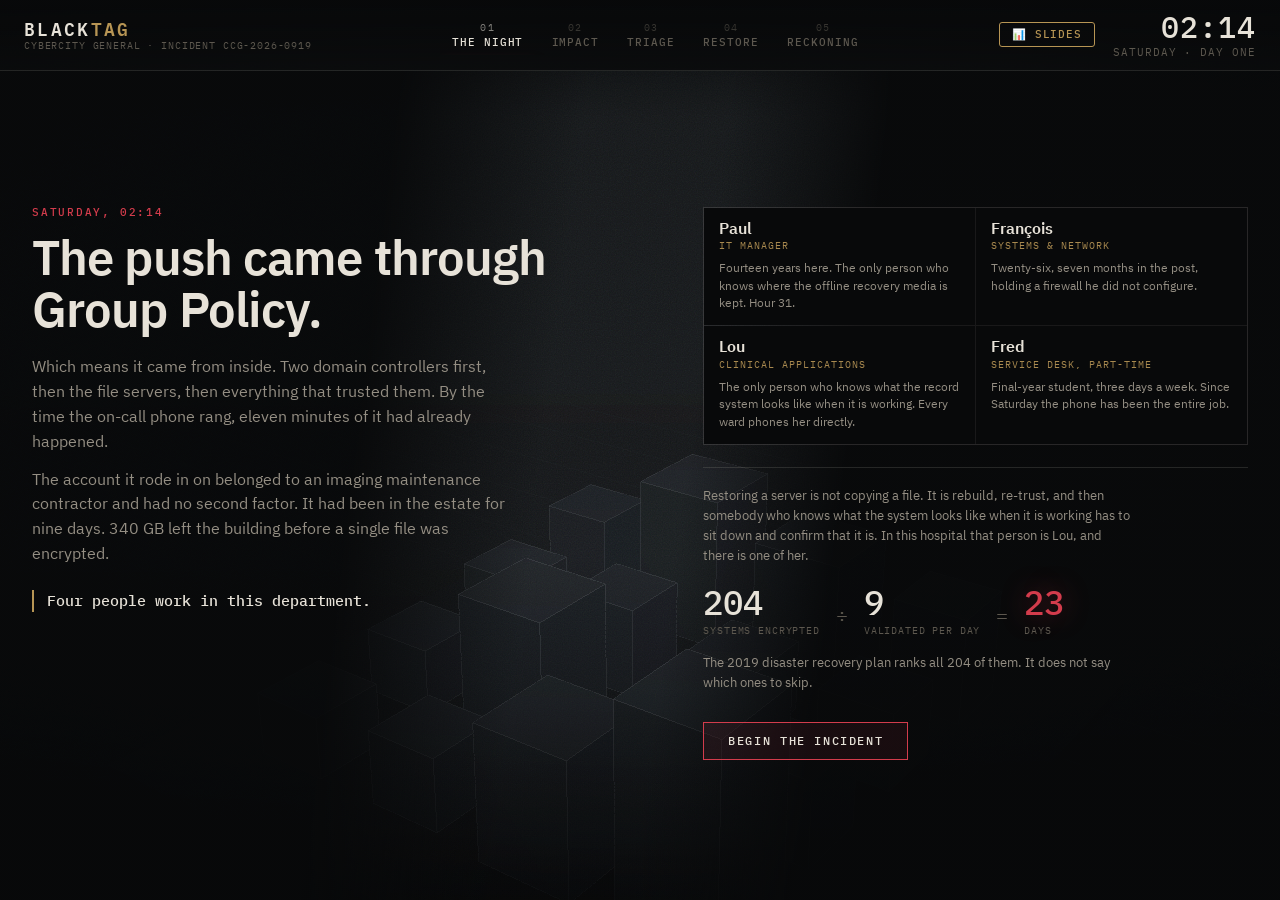
==== commit f2d08cce: "polish responsiveness for index.html and add clean simple README.md" ====
--- a/index.html
+++ b/index.html
@@ -30,9 +30,12 @@
       <button class="rail-i" data-go="reckoning"><b>05</b> Reckoning</button>
     </nav>
 
-    <div class="clock">
-      <div class="clk" id="clk">02:14</div>
-      <div class="clk-s" id="clkday">Saturday · minute zero</div>
+    <div style="display:flex;align-items:center;gap:18px;">
+      <a href="slides.html" class="slides-link" target="_blank" title="Open 5-minute presentation slides">📊 Slides</a>
+      <div class="clock">
+        <div class="clk" id="clk">02:14</div>
+        <div class="clk-s" id="clkday">Saturday · minute zero</div>
+      </div>
     </div>
   </header>
 
--- a/assets/blacktag/blacktag.css
+++ b/assets/blacktag/blacktag.css
@@ -20,11 +20,12 @@
 }
 
 *{box-sizing:border-box}
-html,body{height:100%}
+html,body{min-height:100%}
 body.bt{
   margin:0; background:var(--ink); color:var(--bone);
-  font:400 15px/1.55 PlexS,system-ui,sans-serif;
-  -webkit-font-smoothing:antialiased; overflow:hidden;
+  font:400 14px/1.55 PlexS,system-ui,sans-serif;
+  -webkit-font-smoothing:antialiased;
+  overflow-x:hidden; overflow-y:auto;
   font-variant-numeric:tabular-nums;
 }
 button{font:inherit;color:inherit;background:none;border:0;cursor:pointer}
@@ -32,7 +33,7 @@
 p{margin:0 0 .85em}
 [hidden]{display:none!important}
 
-#ward{position:fixed;inset:0;width:100%;height:100%;display:block;z-index:0}
+#ward{position:fixed;inset:0;width:100%;height:100%;display:block;z-index:0;pointer-events:none}
 .wardfail{position:fixed;inset:0;z-index:0;background:
   radial-gradient(1100px 620px at 62% 44%,rgba(211,60,76,.10),transparent 70%),
   linear-gradient(180deg,#0a0b0c,#08090a)}
@@ -42,21 +43,22 @@
 .vignette::after{content:"";position:absolute;inset:0;opacity:.22;mix-blend-mode:overlay;
   background-image:url("data:image/svg+xml,%3Csvg xmlns='http://www.w3.org/2000/svg' width='140' height='140'%3E%3Cfilter id='n'%3E%3CfeTurbulence type='fractalNoise' baseFrequency='.85' numOctaves='3'/%3E%3C/filter%3E%3Crect width='140' height='140' filter='url(%23n)' opacity='.5'/%3E%3C/svg%3E")}
 
-.shell{position:relative;z-index:2;height:100%;display:flex;flex-direction:column}
+.shell{position:relative;z-index:2;min-height:100vh;display:flex;flex-direction:column}
 
 /* ── bar ─────────────────────────────────────────────────────────── */
-.bar{position:relative;z-index:3;display:grid;grid-template-columns:300px 1fr 300px;align-items:center;gap:24px;
-  padding:14px 26px;border-bottom:1px solid var(--line);
-  background:linear-gradient(180deg,rgba(8,9,10,.92),rgba(8,9,10,.55));backdrop-filter:blur(14px)}
-.mark-t{display:block;font:600 19px/1 PlexM;letter-spacing:.13em}
+.bar{position:relative;z-index:10;display:flex;justify-content:space-between;align-items:center;flex-wrap:wrap;gap:16px;
+  padding:12px 24px;border-bottom:1px solid var(--line);
+  background:linear-gradient(180deg,rgba(8,9,10,.95),rgba(8,9,10,.75));backdrop-filter:blur(14px)}
+.mark{display:flex;flex-direction:column}
+.mark-t{display:block;font:600 18px/1 PlexM;letter-spacing:.13em}
 .mark-t i{font-style:normal;color:var(--gold)}
-.mark-s{display:block;margin-top:5px;white-space:nowrap;font:400 9.5px/1 PlexM;letter-spacing:.09em;color:var(--faint);text-transform:uppercase}
-
-.rail{display:flex;justify-content:center;gap:2px}
-.rail-i{position:relative;padding:9px 15px 8px;font:500 11px/1 PlexM;letter-spacing:.1em;
+.mark-s{display:block;margin-top:4px;white-space:nowrap;font:400 9.5px/1 PlexM;letter-spacing:.09em;color:var(--faint);text-transform:uppercase}
+
+.rail{display:flex;justify-content:center;gap:4px;flex-wrap:wrap;overflow-x:auto}
+.rail-i{position:relative;padding:8px 12px 7px;font:500 11px/1 PlexM;letter-spacing:.09em;
   text-transform:uppercase;color:var(--faint);transition:color .3s var(--ease);white-space:nowrap}
-.rail-i b{display:block;font-weight:400;font-size:9.5px;opacity:.55;margin-bottom:5px;letter-spacing:.14em}
-.rail-i::after{content:"";position:absolute;left:0;right:0;bottom:-15px;height:2px;background:transparent;transition:background .35s var(--ease)}
+.rail-i b{display:block;font-weight:400;font-size:9.5px;opacity:.55;margin-bottom:4px;letter-spacing:.12em}
+.rail-i::after{content:"";position:absolute;left:0;right:0;bottom:-13px;height:2px;background:transparent;transition:background .35s var(--ease)}
 .rail-i[data-on]{color:var(--bone)}
 .rail-i[data-on]::after{background:var(--rose);box-shadow:0 0 14px rgba(211,60,76,.75)}
 .rail-i[data-done]{color:var(--dim)}
@@ -70,8 +72,8 @@
 @keyframes jump{0%{color:var(--rose);text-shadow:0 0 22px rgba(211,60,76,.6)}100%{color:var(--bone)}}
 
 /* ── stages ──────────────────────────────────────────────────────── */
-.stage{display:none;flex:1;min-height:0;padding:34px 44px 0;position:relative}
-.stage::before{content:"";position:absolute;inset:0 -44px 0;z-index:-1;pointer-events:none}
+.stage{display:none;flex:1;min-height:0;padding:clamp(16px, 2.2vw, 26px) clamp(16px, 2.5vw, 32px) 0;position:relative}
+.stage::before{content:"";position:absolute;inset:0 -32px 0;z-index:-1;pointer-events:none}
 .st-brief::before{background:linear-gradient(97deg,rgba(8,9,10,.94) 0 30%,rgba(8,9,10,.10) 43%,
   rgba(8,9,10,.10) 53%,rgba(8,9,10,.95) 64%)}
 .st-board::before{background:linear-gradient(180deg,rgba(8,9,10,.92) 0 150px,rgba(8,9,10,.34) 100%)}
@@ -79,68 +81,72 @@
 .stage.on{display:block;animation:rise .5s var(--ease) both}
 @keyframes rise{from{opacity:0;transform:translateY(9px)}to{opacity:1;transform:none}}
 
-.over{font:500 10.5px/1 PlexM;letter-spacing:.17em;text-transform:uppercase;color:var(--rose);margin-bottom:16px}
+.over{font:500 10.5px/1 PlexM;letter-spacing:.17em;text-transform:uppercase;color:var(--rose);margin-bottom:14px}
 .thin{color:var(--dim);font-size:13.5px;line-height:1.6}
-.sig{font:500 15px/1.5 PlexM;color:var(--bone);border-left:2px solid var(--gold);padding-left:13px;margin-top:26px}
+.sig{font:500 15px/1.5 PlexM;color:var(--bone);border-left:2px solid var(--gold);padding-left:13px;margin-top:24px}
 
 /* 01 brief */
-.st-brief.on{display:grid;grid-template-columns:minmax(380px,1fr) minmax(430px,560px);
-  gap:78px;align-content:center;padding-bottom:34px}
-.brief-l h1{font-size:clamp(34px,4.1vw,58px);line-height:1.04;margin:0 0 26px}
-.brief-l .lede{max-width:46ch;color:var(--dim);font-size:16px;line-height:1.62}
-.crew{display:grid;grid-template-columns:1fr 1fr;gap:1px;background:var(--line2);border:1px solid var(--line2);margin-bottom:26px}
-.crew-i{background:var(--ink);padding:15px 16px 16px}
-.crew-n{font:600 16px/1 PlexS}
-.crew-r{margin:6px 0 9px;font:400 10.5px/1 PlexM;letter-spacing:.1em;text-transform:uppercase;color:var(--brass)}
-.crew-d{font-size:12.5px;line-height:1.5;color:var(--dim)}
-.maths{border-top:1px solid var(--line);padding-top:20px}
-.maths>p{font-size:13.5px;line-height:1.6;color:var(--dim);max-width:54ch}
-.maths-row{display:flex;align-items:flex-end;gap:20px;margin:22px 0 18px}
+.st-brief.on{display:grid;grid-template-columns:minmax(280px, 1.15fr) minmax(320px, 1fr);
+  gap:clamp(20px, 3.5vw, 48px);align-content:center;padding-bottom:30px}
+.brief-l h1{font-size:clamp(30px, 3.8vw, 52px);line-height:1.06;margin:0 0 20px}
+.brief-l .lede{max-width:48ch;color:var(--dim);font-size:15.5px;line-height:1.6}
+.crew{display:grid;grid-template-columns:1fr 1fr;gap:1px;background:var(--line2);border:1px solid var(--line2);margin-bottom:22px}
+.crew-i{background:var(--ink);padding:13px 15px 14px}
+.crew-n{font:600 15.5px/1 PlexS}
+.crew-r{margin:5px 0 8px;font:400 10px/1 PlexM;letter-spacing:.1em;text-transform:uppercase;color:var(--brass)}
+.crew-d{font-size:12px;line-height:1.45;color:var(--dim)}
+.maths{border-top:1px solid var(--line);padding-top:18px}
+.maths>p{font-size:13px;line-height:1.55;color:var(--dim);max-width:54ch}
+.maths-row{display:flex;align-items:flex-end;gap:16px;margin:18px 0 16px}
 .maths-row div{display:flex;flex-direction:column}
-.maths-row b{font:500 38px/1 PlexM}
-.maths-row span{margin-top:7px;font:400 10px/1.3 PlexM;letter-spacing:.09em;text-transform:uppercase;color:var(--faint)}
-.maths-row .op{font:400 22px/1 PlexM;color:var(--faint);padding-bottom:13px}
-.maths-row .hot b{color:var(--rose);text-shadow:0 0 30px rgba(211,60,76,.45)}
-
-.act{margin-top:22px;padding:14px 26px;border:1px solid var(--rose);background:rgba(211,60,76,.08);
-  font:500 12px/1 PlexM;letter-spacing:.15em;text-transform:uppercase;color:var(--bone);
+.maths-row b{font:500 34px/1 PlexM}
+.maths-row span{margin-top:6px;font:400 9.5px/1.3 PlexM;letter-spacing:.09em;text-transform:uppercase;color:var(--faint)}
+.maths-row .op{font:400 20px/1 PlexM;color:var(--faint);padding-bottom:11px}
+.maths-row .hot b{color:var(--rose);text-shadow:0 0 28px rgba(211,60,76,.45)}
+
+.act{margin-top:18px;padding:12px 24px;border:1px solid var(--rose);background:rgba(211,60,76,.08);
+  font:500 11.5px/1 PlexM;letter-spacing:.14em;text-transform:uppercase;color:var(--bone);
   transition:background .25s,box-shadow .25s,transform .25s var(--ease)}
-.act:hover{background:rgba(211,60,76,.2);box-shadow:0 0 28px rgba(211,60,76,.3)}
+.act:hover{background:rgba(211,60,76,.2);box-shadow:0 0 24px rgba(211,60,76,.3)}
 .act:active{transform:translateY(1px)}
 .act:disabled{border-color:var(--line);background:none;color:var(--faint);box-shadow:none;cursor:default}
-.ghost{padding:13px 20px;border:1px solid var(--line);font:500 11px/1 PlexM;letter-spacing:.13em;
+.ghost{padding:11px 18px;border:1px solid var(--line);font:500 10.5px/1 PlexM;letter-spacing:.12em;
   text-transform:uppercase;color:var(--dim);transition:color .25s,border-color .25s}
 .ghost:hover{color:var(--bone);border-color:var(--brass)}
 
+.slides-link{display:inline-flex;align-items:center;gap:6px;padding:6px 12px;border:1px solid var(--gold);
+  border-radius:3px;font:500 11px/1 PlexM;letter-spacing:.08em;color:var(--gold);text-decoration:none;
+  text-transform:uppercase;transition:background .2s,color .2s}
+.slides-link:hover{background:rgba(183,149,84,.15);color:var(--bone)}
+
 /* 02 impact */
-.st-impact.on{display:flex;flex-direction:column;align-items:center;justify-content:center;padding-bottom:34px}
-.imp-head{text-align:center;margin-bottom:26px;padding:16px 34px;background:rgba(8,9,10,.8);
+.st-impact.on{display:flex;flex-direction:column;align-items:center;justify-content:center;padding-bottom:30px}
+.imp-head{text-align:center;margin-bottom:22px;padding:14px 28px;background:rgba(8,9,10,.8);
   backdrop-filter:blur(10px);border:1px solid var(--line2)}
-.imp-head h2{font:500 22px/1.3 PlexM;min-height:1.3em;color:var(--dim)}
-.falling{list-style:none;margin:0;padding:0;width:min(940px,86vw);
-  display:grid;grid-template-columns:repeat(4,1fr);gap:1px;background:var(--line2)}
-.falling li{background:rgba(9,10,12,.93);padding:11px 13px;opacity:0;transform:translateY(7px)}
+.imp-head h2{font:500 20px/1.3 PlexM;min-height:1.3em;color:var(--dim)}
+.falling{list-style:none;margin:0;padding:0;width:min(960px,94vw);
+  display:grid;grid-template-columns:repeat(auto-fill, minmax(190px, 1fr));gap:1px;background:var(--line2)}
+.falling li{background:rgba(9,10,12,.93);padding:10px 12px;opacity:0;transform:translateY(7px)}
 .falling li.in{animation:fall .45s var(--ease) both}
 @keyframes fall{from{opacity:0;transform:translateY(7px);background:rgba(211,60,76,.34)}
   to{opacity:1;transform:none;background:rgba(9,10,12,.93)}}
-.falling .fn{font:500 12.5px/1.35 PlexS;display:block}
-.falling .fs{font:400 10px/1 PlexM;letter-spacing:.08em;color:var(--rose);text-transform:uppercase;margin-top:6px;display:block}
-.imp-foot{margin-top:28px;text-align:center;max-width:56ch;padding:22px 30px;
+.falling .fn{font:500 12px/1.35 PlexS;display:block}
+.falling .fs{font:400 9.5px/1 PlexM;letter-spacing:.08em;color:var(--rose);text-transform:uppercase;margin-top:5px;display:block}
+.imp-foot{margin-top:24px;text-align:center;max-width:56ch;padding:18px 24px;
   background:rgba(8,9,10,.82);backdrop-filter:blur(10px);border:1px solid var(--line2);animation:rise .6s var(--ease) both}
-.imp-foot p{color:var(--dim)}
+.imp-foot p{color:var(--dim);font-size:13.5px}
 
 /* 03/04 board */
 .st-board.on{display:flex;flex-direction:column;padding-bottom:0}
-.board-head{display:flex;justify-content:space-between;align-items:flex-start;gap:36px;margin-bottom:20px}
-.board-head h2{font-size:22px}
-.boardSub{margin-top:9px;max-width:72ch;color:var(--dim);font-size:13.5px}
-.board-act{display:flex;gap:10px;flex-shrink:0;padding-top:4px}
-.board-act .act{margin-top:0;padding:13px 20px;font-size:11px}
-
-.shell[data-stage=triage] .cols{grid-template-columns:2.6fr 1fr 1fr 1fr 1fr}
-.shell[data-stage=triage] .col[data-tag=down] .drop{display:grid;grid-template-columns:1fr 1fr;
-  align-content:start;gap:7px}
-.cols{flex:1;min-height:0;display:grid;grid-template-columns:1fr 1fr 1fr 1fr 1fr;gap:1px;
+.board-head{display:flex;justify-content:space-between;align-items:flex-start;gap:24px;margin-bottom:16px}
+.board-head h2{font-size:20px}
+.boardSub{margin-top:6px;max-width:72ch;color:var(--dim);font-size:13px}
+.board-act{display:flex;gap:8px;flex-shrink:0;padding-top:2px}
+.board-act .act{margin-top:0;padding:11px 16px;font-size:10.5px}
+
+.shell[data-stage=triage] .cols{grid-template-columns:1.5fr 1fr 1fr 1fr 1fr}
+.shell[data-stage=triage] .col[data-tag=down] .drop{display:flex;flex-direction:column;gap:7px}
+.cols{flex:1;min-height:0;display:grid;grid-template-columns:repeat(5, 1fr);gap:1px;
   background:var(--line2);border-top:1px solid var(--line)}
 .col{display:flex;flex-direction:column;min-height:0;background:rgba(9,10,12,.7);backdrop-filter:blur(7px);transition:background .3s}
 .col.over{background:rgba(231,226,216,.045)}
@@ -241,234 +247,182 @@
 .led-none{padding:22px 15px;color:var(--faint);font-size:13px}
 
 /* ── meters + log ────────────────────────────────────────────────── */
-/* the readouts are fixed to the right; give the stages room so nothing sits under them */
-.shell[data-stage=triage] .stage,
-.shell[data-stage=restore] .stage,
-.shell[data-stage=reckoning] .stage{padding-right:300px}
-@media (max-width:1180px){
-  .shell[data-stage=triage] .stage,
-  .shell[data-stage=restore] .stage,
-  .shell[data-stage=reckoning] .stage{padding-right:44px}
-}
-.meters{position:fixed;right:26px;top:96px;z-index:5;display:flex;flex-direction:column;gap:1px;
-  width:236px;background:var(--line2);border:1px solid var(--line2);animation:rise .5s var(--ease) both}
-.m{background:rgba(8,9,10,.9);padding:13px 15px 14px;backdrop-filter:blur(8px)}
-.m-l{display:block;font:500 9.5px/1 PlexM;letter-spacing:.12em;text-transform:uppercase;color:var(--faint)}
-.m-v{display:block;margin:9px 0 6px;font:500 31px/1 PlexM}
-.m-v small{font-size:12px;color:var(--faint);margin-left:3px}
+.meters{position:fixed;right:20px;top:78px;z-index:15;display:flex;flex-direction:column;gap:1px;
+  width:220px;background:var(--line2);border:1px solid var(--line2);animation:rise .5s var(--ease) both}
+.m{background:rgba(8,9,10,.92);padding:10px 14px;backdrop-filter:blur(8px)}
+.m-l{display:block;font:500 9px/1 PlexM;letter-spacing:.12em;text-transform:uppercase;color:var(--faint)}
+.m-v{display:block;margin:6px 0 4px;font:500 24px/1 PlexM}
+.m-v small{font-size:11px;color:var(--faint);margin-left:3px}
 .m-sev .m-v{color:var(--rose)}
-.m-d{display:block;font-size:11px;line-height:1.4;color:var(--faint)}
+.m-d{display:block;font-size:10.5px;line-height:1.35;color:var(--faint)}
 .m-v.tick{animation:tick .45s var(--ease)}
 .m-rate .m-v{color:var(--saff)}
 .m-rate .m-v.falling{animation:drop .9s var(--ease)}
-@keyframes drop{0%{color:var(--pist);text-shadow:0 0 26px rgba(138,171,92,.75);transform:translateY(-4px)}
+@keyframes drop{0%{color:var(--pist);text-shadow:0 0 20px rgba(138,171,92,.75);transform:translateY(-3px)}
   100%{color:var(--saff);transform:none}}
-@keyframes tick{0%{transform:translateY(-3px);text-shadow:0 0 20px rgba(211,60,76,.6)}100%{transform:none}}
-
-.shell[data-stage=reckoning] .logwrap{max-height:142px}
-.logwrap{flex-shrink:0;border-top:1px solid var(--line);background:linear-gradient(180deg,rgba(8,9,10,.55),rgba(8,9,10,.93));
-  backdrop-filter:blur(12px);max-height:314px;display:flex;flex-direction:column}
-.logwrap>header{padding:9px 26px 7px;font:500 9.5px/1 PlexM;letter-spacing:.14em;text-transform:uppercase;color:var(--faint)}
-.log{list-style:none;margin:0;padding:0 30px 18px;overflow-y:auto;scrollbar-width:thin;scrollbar-color:var(--line) transparent}
-.log li{display:grid;grid-template-columns:104px 1fr;gap:18px;padding:7px 0;border-top:1px solid var(--line2);
-  animation:logIn .45s var(--ease) both}
-@keyframes logIn{from{opacity:0;transform:translateX(-6px)}to{opacity:1;transform:none}}
-.log time{font:400 11px/1.5 PlexM;letter-spacing:.05em;color:var(--brass)}
-.log p{margin:0;font-size:13px;line-height:1.5;color:var(--dim);max-width:104ch}
-.log li.sys p{color:var(--bone)}
-.log li.bad time{color:var(--rose)}
-.log li.bad p{color:var(--bone)}
-
-.toast{position:fixed;left:50%;bottom:42px;transform:translateX(-50%);z-index:50;
-  padding:15px 24px;max-width:62ch;background:var(--char);border:1px solid var(--gold);
-  font-size:13.5px;line-height:1.5;animation:rise .35s var(--ease) both;box-shadow:0 18px 50px rgba(0,0,0,.6)}
-.toast b{display:block;margin-bottom:6px;font:500 10px/1 PlexM;letter-spacing:.14em;text-transform:uppercase;color:var(--gold)}
-
-/* ════════════════════════════════════════════════════════════════════
-   PROJECTED SCALE
-   Sized for the back of a lecture room at 65% over the screen-reading
-   baseline. It looks oversized on a laptop. That is the point — nobody
-   is reading this on a laptop.
-   ════════════════════════════════════════════════════════════════════ */
-body.bt{font-size:21.5px;line-height:1.5}
-.mark-t{font-size:28px}
-.mark-s{font-size:14px}
-.rail-i{font-size:15.5px;padding:10px 18px 9px}
-.rail-i b{font-size:13px;margin-bottom:6px}
-.clk{font-size:51px}
-.clk-s{font-size:15px}
-.over{font-size:15px;margin-bottom:15px}
-.thin{font-size:19px}
-.sig{font-size:22px;padding-left:17px}
-.act{font-size:17px;padding:17px 32px}
-.ghost{font-size:16px;padding:16px 26px}
-
-.brief-l h1{font-size:clamp(46px,6vw,84px);margin-bottom:28px}
-.brief-l .lede{font-size:22px;max-width:40ch}
-.crew-n{font-size:23.5px}
-.crew-r{font-size:14.5px}
-.crew-d{font-size:17.5px}
-.crew-i{padding:17px 18px 18px}
-.maths>p{font-size:19px;max-width:48ch}
-.maths-row b{font-size:56px}
-.maths-row span{font-size:14.5px}
-.maths-row .op{font-size:28px}
-
-.imp-head h2{font-size:34px}
-.falling .fn{font-size:18.5px}
-.falling .fs{font-size:14.5px}
-.falling li{padding:13px 15px}
-.imp-foot p{font-size:21px}
-
-.board-head h2{font-size:33px}
-.boardSub{font-size:19px}
-.col>header{padding:14px 16px 13px;font-size:15.5px}
-.col>header em{font-size:14px}
-.c-n{font-size:19.5px}
-.c-m{font-size:15px;gap:5px 13px}
-.c-note{font-size:17px}
-.tagbar button{padding:9px 0;font-size:14.5px}
-.c-back{font-size:12.5px;padding:5px 8px}
-.c-bleed{font-size:15px;min-height:15px}
-.c-block{font-size:14.5px;padding:9px 11px}
-
-.lane-l{font-size:13.5px;margin-bottom:12px}
-.lane-n{font-size:24px}
-.lane-d{font-size:16px}
-.lane-box{padding:15px 19px 17px}
-.queue{max-height:124px}
-.queue li{font-size:17px;grid-template-columns:26px 1fr auto}
-.queue li b{font-size:14px}
-.queue li span{font-size:14.5px}
-.queue .q-none{font-size:16.5px}
-.tb{font-size:14.5px;padding:13px 0}
-.prompt{font-size:19px;padding:13px 19px}
-
-.m-l{font-size:14.5px}
-.m-v{font-size:48px;margin:12px 0 8px}
-.m-v small{font-size:17.5px}
-.m-d{font-size:16px}
-.m{padding:15px 18px 16px}
-.meters{width:342px;right:28px;top:104px}
+@keyframes tick{0%{transform:translateY(-2px);text-shadow:0 0 16px rgba(211,60,76,.6)}100%{transform:none}}
+
+/* stage padding to accommodate side meters on desktop */
 .shell[data-stage=triage] .stage,
 .shell[data-stage=restore] .stage,
-.shell[data-stage=reckoning] .stage{padding-right:408px}
-
-.logwrap>header{font-size:23px;padding:13px 30px 9px;cursor:pointer;display:flex;
-  align-items:baseline;gap:14px;user-select:none}
-.logwrap>header::after{content:"drag the bar above to resize \00b7 press L to collapse";font-size:14px;letter-spacing:.1em;
-  color:var(--faint);text-transform:none;opacity:.7}
-.log-grip{height:13px;flex-shrink:0;cursor:ns-resize;position:relative;touch-action:none;
-  background:linear-gradient(180deg,rgba(231,226,216,.07),transparent)}
-.log-grip::after{content:"";position:absolute;left:50%;top:5px;transform:translateX(-50%);
-  width:80px;height:2px;background:var(--line);transition:background .2s var(--ease),width .2s var(--ease)}
-.log-grip:hover::after,.shell.logdrag .log-grip::after{background:var(--brass);width:132px}
-.shell.logdrag{cursor:ns-resize;user-select:none}
-.shell.logsized .logwrap{max-height:var(--logh)!important;height:var(--logh)}
-.shell.logmin .logwrap{max-height:72px!important;height:72px!important}
-.shell.logmin .logwrap>header::after{content:"press L to expand"}
-.shell.logmin .log{display:none}
-.log li{grid-template-columns:178px 1fr;gap:23px;padding:8px 0}
-.log time{font-size:17.3px}
-.log p{font-size:19.8px;line-height:1.45}
-.toast{font-size:19.5px;padding:22px 32px;max-width:58ch}
-.toast b{font-size:14.5px;margin-bottom:9px}
-
-.rrow-t{font-size:16px}
-.rrow-v{font-size:46px}
-.rrow-v small{font-size:17px}
-.rrow-d{font-size:17.5px}
-.reck-note{font-size:23px;max-width:46ch}
-.led-n{font-size:19px}
-.led-m{font-size:14.5px}
-.led-b{font-size:17px}
-.led-none{font-size:19px}
-.chain{font-size:14px}
-.paid-h{font-size:14.5px}
-.paid-n{font-size:18.5px}
-.paid-c{font-size:18.5px}
-.paid-i{grid-template-columns:292px 1fr}
+.shell[data-stage=reckoning] .stage{padding-right:250px}
 
 .shell[data-stage=restore] .boardSub{display:none}
-.shell[data-stage=restore] .board-head{margin-bottom:14px}
-.shell[data-stage=restore] .board-head h2{font-size:26px}
-.shell[data-stage=restore] .stage{padding-top:22px}
-.shell[data-stage=restore] .logwrap{max-height:262px}
-.shell[data-stage=restore] .card{padding:10px 12px 11px}
-
-/* ════════════════════════════════════════════════════════════════════
-   THE LANE
-   One service validated at a time, because there is one Lou. The queue
-   behind it is the whole game: an empty queue means the lane stops, and
-   a stopped lane is the most expensive object on this screen.
-   ════════════════════════════════════════════════════════════════════ */
-.lane{display:grid;grid-template-columns:1.4fr 1.1fr 380px;gap:1px;margin:0 0 14px;
+.shell[data-stage=restore] .board-head{margin-bottom:12px}
+.shell[data-stage=restore] .board-head h2{font-size:22px}
+.shell[data-stage=restore] .stage{padding-top:16px}
+.shell[data-stage=restore] .logwrap{max-height:160px}
+.shell[data-stage=restore] .card{padding:8px 10px 9px}
+
+/* during restore the untagged column is empty by definition — take the space back */
+.shell[data-stage=restore] .col[data-tag=down]{display:none}
+.shell[data-stage=restore] .cols{grid-template-columns:repeat(4, 1fr)}
+
+/* ── the lane ──────────────────────────────────────────────────── */
+.lane{display:grid;grid-template-columns:1.3fr 1.1fr 300px;gap:1px;margin:0 0 12px;
   background:var(--line2);border:1px solid var(--line2);animation:rise .4s var(--ease) both}
-.lane-box{background:rgba(9,10,12,.92);backdrop-filter:blur(9px);padding:13px 17px 15px;min-width:0}
-.lane-l{display:block;font:500 10.5px/1 PlexM;letter-spacing:.14em;text-transform:uppercase;
-  color:var(--faint);margin-bottom:11px}
-.lane-n{font:500 19px/1.2 PlexS;color:var(--bone);white-space:nowrap;overflow:hidden;text-overflow:ellipsis}
+.lane-box{background:rgba(9,10,12,.92);backdrop-filter:blur(9px);padding:10px 14px;min-width:0}
+.lane-l{display:block;font:500 9.5px/1 PlexM;letter-spacing:.12em;text-transform:uppercase;
+  color:var(--faint);margin-bottom:8px}
+.lane-n{font:500 16px/1.2 PlexS;color:var(--bone);white-space:nowrap;overflow:hidden;text-overflow:ellipsis}
 .lane-n.idle{color:var(--rose)}
-.lane-bar{height:6px;background:var(--line2);margin:11px 0 9px;overflow:hidden}
+.lane-bar{height:5px;background:var(--line2);margin:8px 0 7px;overflow:hidden}
 .lane-bar i{display:block;height:100%;width:0;background:linear-gradient(90deg,var(--pist),#bcd98a);
-  box-shadow:0 0 16px rgba(138,171,92,.55);transition:width .18s linear}
-.lane-d{font:400 12.5px/1.3 PlexM;color:var(--dim)}
-
-.queue{list-style:none;margin:0;padding:0;max-height:76px;overflow-y:auto;
+  box-shadow:0 0 14px rgba(138,171,92,.55);transition:width .18s linear}
+.lane-d{font:400 11.5px/1.3 PlexM;color:var(--dim)}
+
+.queue{list-style:none;margin:0;padding:0;max-height:68px;overflow-y:auto;
   scrollbar-width:thin;scrollbar-color:var(--line) transparent}
-.queue li{display:grid;grid-template-columns:22px 1fr auto;gap:9px;align-items:baseline;
-  padding:5px 0;border-top:1px solid var(--line2);font-size:13.5px;cursor:pointer}
+.queue li{display:grid;grid-template-columns:18px 1fr auto;gap:8px;align-items:baseline;
+  padding:4px 0;border-top:1px solid var(--line2);font-size:12px;cursor:pointer}
 .queue li:first-child{border-top:0}
 .queue li:hover{color:var(--rose)}
-.queue li b{font:500 11px/1 PlexM;color:var(--brass)}
-.queue li span{font:400 11.5px/1 PlexM;color:var(--faint)}
-.queue .q-none{grid-template-columns:1fr;color:var(--rose);cursor:default;font-size:13px}
+.queue li b{font:500 10.5px/1 PlexM;color:var(--brass)}
+.queue li span{font:400 10.5px/1 PlexM;color:var(--faint)}
+.queue .q-none{grid-template-columns:1fr;color:var(--rose);cursor:default;font-size:11.5px}
 .queue .q-none:hover{color:var(--rose)}
 
 .tbtns{display:flex;gap:1px;background:var(--line2)}
-.tb{flex:1;padding:11px 0;background:var(--ink);font:500 12px/1 PlexM;letter-spacing:.09em;
+.tb{flex:1;padding:8px 0;background:var(--ink);font:500 11px/1 PlexM;letter-spacing:.06em;
   color:var(--dim);transition:background .2s,color .2s}
 .tb:hover{color:var(--bone);background:#16181c}
 .tb.on{background:rgba(231,226,216,.1);color:var(--bone)}
 .tb-run{color:var(--pist)}
 .tb-hold{color:var(--rose);background:rgba(211,60,76,.12)}
 
-.prompt{margin:0 0 14px;padding:11px 16px;border-left:3px solid var(--line);
-  background:rgba(9,10,12,.88);backdrop-filter:blur(8px);font-size:15px;color:var(--dim)}
+.prompt{margin:0 0 12px;padding:9px 14px;border-left:3px solid var(--line);
+  background:rgba(9,10,12,.88);backdrop-filter:blur(8px);font-size:13.5px;color:var(--dim)}
 .prompt.warn{border-left-color:var(--saff);color:var(--bone);background:rgba(85,58,16,.32)}
 .prompt.bad{border-left-color:var(--rose);color:var(--bone);background:rgba(90,22,32,.34);
   animation:nag 2.2s ease-in-out infinite}
 @keyframes nag{50%{background:rgba(90,22,32,.52)}}
 
-.shell.paused .clk::after{content:"PAUSED";display:block;margin-top:6px;font:500 10px/1 PlexM;
+.shell.paused .clk::after{content:"PAUSED";display:block;margin-top:4px;font:500 9px/1 PlexM;
   letter-spacing:.18em;color:var(--saff)}
 .shell.paused .clk-s{display:none}
 
-/* during restore the untagged column is empty by definition — take the space back */
-.shell[data-stage=restore] .col[data-tag=down]{display:none}
-.shell[data-stage=restore] .cols{grid-template-columns:1fr 1fr 1fr 1fr}
-
 /* what each card is costing you per day: the number you pick on */
-.c-bleed{margin-top:9px;font:500 12px/1 PlexM;letter-spacing:.04em;color:var(--faint);min-height:12px}
+.c-bleed{margin-top:6px;font:500 11px/1 PlexM;letter-spacing:.03em;color:var(--faint);min-height:14px}
 .c-bleed.hot{color:var(--rose)}
 .c-bleed.cool{color:var(--brass)}
 .c-bleed.done{color:var(--pist)}
-.c-block{margin-top:9px;padding:8px 10px;background:rgba(90,22,32,.28);border:1px solid rgba(211,60,76,.3);
-  font:500 11.5px/1.35 PlexM;color:var(--rose)}
+.c-block{margin-top:7px;padding:6px 8px;background:rgba(90,22,32,.28);border:1px solid rgba(211,60,76,.3);
+  font:500 10.5px/1.3 PlexM;color:var(--rose)}
 .c-run{color:var(--bone)!important}
 .c-live{color:var(--bone);border-color:rgba(231,226,216,.5);background:rgba(231,226,216,.1)}
 .c-q{color:var(--brass);border-color:rgba(168,137,79,.45)}
 .card.live{border-left-color:var(--bone);background:#15181d;box-shadow:inset 0 0 0 1px rgba(231,226,216,.12)}
 .card.queued{border-left-style:dashed}
 
-@media (max-width:1180px){
+/* ── log drawer ────────────────────────────────────────────────── */
+.logwrap{flex-shrink:0;border-top:1px solid var(--line);background:linear-gradient(180deg,rgba(8,9,10,.75),rgba(8,9,10,.95));
+  backdrop-filter:blur(12px);max-height:160px;display:flex;flex-direction:column}
+.shell[data-stage=reckoning] .logwrap{max-height:120px}
+.logwrap>header{font-size:13px;font-family:PlexM;font-weight:500;padding:8px 20px 6px;cursor:pointer;display:flex;
+  align-items:baseline;gap:12px;user-select:none;color:var(--faint);letter-spacing:.1em;text-transform:uppercase}
+.logwrap>header::after{content:"drag bar to resize \00b7 press L to collapse";font-size:11px;letter-spacing:.05em;
+  color:var(--faint);text-transform:none;opacity:.7}
+.log-grip{height:10px;flex-shrink:0;cursor:ns-resize;position:relative;touch-action:none;
+  background:linear-gradient(180deg,rgba(231,226,216,.07),transparent)}
+.log-grip::after{content:"";position:absolute;left:50%;top:4px;transform:translateX(-50%);
+  width:60px;height:2px;background:var(--line);transition:background .2s var(--ease),width .2s var(--ease)}
+.log-grip:hover::after,.shell.logdrag .log-grip::after{background:var(--brass);width:100px}
+.shell.logdrag{cursor:ns-resize;user-select:none}
+.shell.logsized .logwrap{max-height:var(--logh)!important;height:var(--logh)}
+.shell.logmin .logwrap{max-height:48px!important;height:48px!important}
+.shell.logmin .logwrap>header::after{content:"press L to expand"}
+.shell.logmin .log{display:none}
+.log{list-style:none;margin:0;padding:0 24px 12px;overflow-y:auto;scrollbar-width:thin;scrollbar-color:var(--line) transparent}
+.log li{display:grid;grid-template-columns:90px 1fr;gap:14px;padding:5px 0;border-top:1px solid var(--line2);
+  animation:logIn .45s var(--ease) both}
+@keyframes logIn{from{opacity:0;transform:translateX(-4px)}to{opacity:1;transform:none}}
+.log time{font:400 11px/1.4 PlexM;letter-spacing:.04em;color:var(--brass)}
+.log p{margin:0;font-size:12.5px;line-height:1.45;color:var(--dim);max-width:96ch}
+.log li.sys p{color:var(--bone)}
+.log li.bad time{color:var(--rose)}
+.log li.bad p{color:var(--bone)}
+
+.toast{position:fixed;left:50%;bottom:32px;transform:translateX(-50%);z-index:50;
+  padding:14px 20px;max-width:54ch;background:var(--char);border:1px solid var(--gold);
+  font-size:13px;line-height:1.5;animation:rise .35s var(--ease) both;box-shadow:0 14px 40px rgba(0,0,0,.7)}
+.toast b{display:block;margin-bottom:5px;font:500 10px/1 PlexM;letter-spacing:.12em;text-transform:uppercase;color:var(--gold)}
+
+/* ════════════════════════════════════════════════════════════════════
+   RESPONSIVE DEVICE ADAPTATION
+   Fluidly adapts to laptops, tablets, and mobile devices
+   ════════════════════════════════════════════════════════════════════ */
+@media (max-width: 1200px){
+  .shell[data-stage=triage] .stage,
+  .shell[data-stage=restore] .stage,
+  .shell[data-stage=reckoning] .stage{padding-right:28px !important}
+  
+  .meters{position:static;width:100%;flex-direction:row;margin:0 0 14px 0;top:auto;right:auto;
+    border-radius:4px;overflow:hidden}
+  .m{flex:1;padding:10px 12px}
+  .m-v{font-size:22px;margin:4px 0 2px}
+  
+  .lane{grid-template-columns:1fr 1fr;gap:2px}
+  .lane-box.lane-t{grid-column:span 2}
+}
+
+@media (max-width: 960px){
+  .bar{padding:10px 16px;gap:12px}
+  .rail{justify-content:flex-start;width:100%;order:3;padding-top:4px;border-top:1px solid var(--line2)}
+  .clk{font-size:24px}
+  
+  .st-brief.on{grid-template-columns:1fr;gap:28px;align-content:start;overflow-y:auto}
+  .brief-l h1{font-size:clamp(28px, 5vw, 42px);margin-bottom:16px}
+  
+  .cols{grid-template-columns:repeat(auto-fit, minmax(210px, 1fr));gap:6px;overflow-y:auto}
+  .shell[data-stage=triage] .cols{grid-template-columns:repeat(auto-fit, minmax(210px, 1fr))}
+  .shell[data-stage=restore] .cols{grid-template-columns:repeat(auto-fit, minmax(210px, 1fr))}
+  .shell[data-stage=triage] .col[data-tag=down] .drop{grid-template-columns:1fr}
+  
+  .reck-grid{grid-template-columns:1fr;gap:24px}
+  .falling{grid-template-columns:repeat(2, 1fr)}
+}
+
+@media (max-width: 640px){
+  body.bt{font-size:13.5px}
+  .stage{padding:18px 16px 0}
+  .stage::before{inset:0 -16px 0}
+  
+  .meters{flex-direction:column}
+  .m{padding:8px 10px}
+  
   .lane{grid-template-columns:1fr}
-  .bar{grid-template-columns:1fr auto;gap:14px}.rail{display:none}
-  .st-brief.on{grid-template-columns:1fr;gap:34px;overflow-y:auto;align-content:start}
-  .cols{grid-template-columns:1fr 1fr;overflow-y:auto}
-  .meters{position:static;width:auto;flex-direction:row;margin:0 44px 14px}
-  .m{flex:1}
-  .reck-grid{grid-template-columns:1fr;gap:34px}
-  .falling{grid-template-columns:repeat(2,1fr)}
+  .lane-box.lane-t{grid-column:span 1}
+  
+  .cols{grid-template-columns:1fr}
+  .shell[data-stage=triage] .cols{grid-template-columns:1fr}
+  .shell[data-stage=restore] .cols{grid-template-columns:1fr}
+  
+  .falling{grid-template-columns:1fr}
+  .crew{grid-template-columns:1fr}
+  
+  .board-head{flex-direction:column;gap:12px}
+  .board-act{width:100%;flex-wrap:wrap}
+  .board-act button{flex:1;text-align:center}
 }
+
 @media (prefers-reduced-motion:reduce){*{animation-duration:.01ms!important;transition-duration:.01ms!important}}
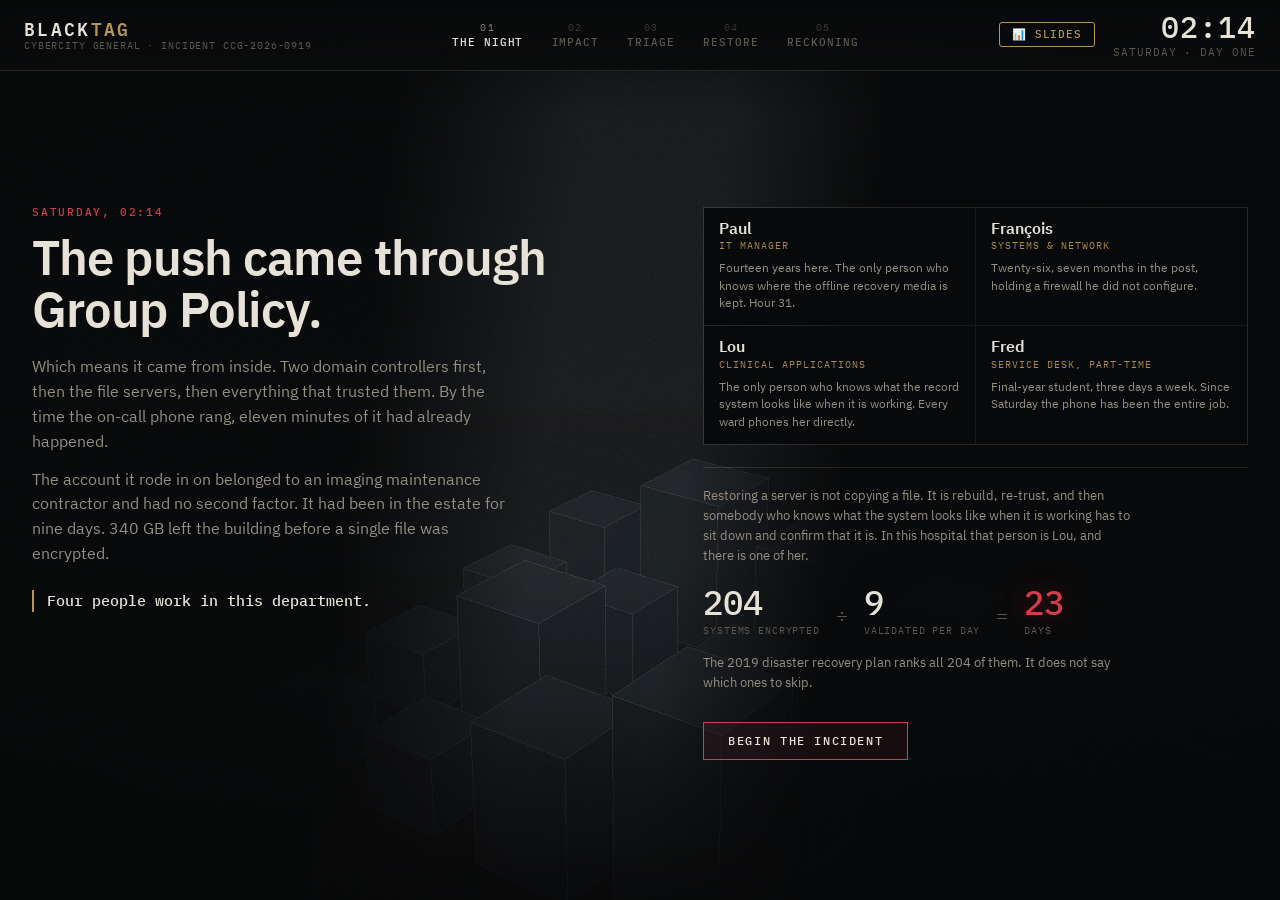
==== commit 168bba50: "Merge v3 clinical ranking feature with responsive design and offline ledger" ====
--- a/index.html
+++ b/index.html
@@ -120,6 +120,7 @@
       </div>
       <div class="board-act">
         <button class="act" id="loadPlan">Load the 2019 plan</button>
+        <button class="act act-good" id="loadBest">Load the clinical ranking</button>
         <button class="ghost" id="stopHere" hidden>Stop here and count it</button>
         <button class="act" id="startRestore" disabled>Start restoring</button>
       </div>
--- a/assets/blacktag/blacktag.css
+++ b/assets/blacktag/blacktag.css
@@ -110,6 +110,8 @@
 .act:hover{background:rgba(211,60,76,.2);box-shadow:0 0 24px rgba(211,60,76,.3)}
 .act:active{transform:translateY(1px)}
 .act:disabled{border-color:var(--line);background:none;color:var(--faint);box-shadow:none;cursor:default}
+.act.act-good{border-color:var(--pist);background:rgba(138,171,92,.09);color:var(--pist)}
+.act.act-good:hover{background:rgba(138,171,92,.2);box-shadow:0 0 24px rgba(138,171,92,.26);color:var(--bone)}
 .ghost{padding:11px 18px;border:1px solid var(--line);font:500 10.5px/1 PlexM;letter-spacing:.12em;
   text-transform:uppercase;color:var(--dim);transition:color .25s,border-color .25s}
 .ghost:hover{color:var(--bone);border-color:var(--brass)}
@@ -191,6 +193,10 @@
 .c-tol{color:var(--saff)}
 .c-harm{margin-top:7px;height:2px;background:var(--line2);overflow:hidden}
 .c-harm i{display:block;height:100%;background:var(--rose);width:0;transition:width .6s var(--ease)}
+.c-rank{position:absolute;top:7px;right:8px;min-width:18px;padding:2px 4px;text-align:center;
+  font:500 9.5px/1 PlexM;letter-spacing:.05em;color:var(--brass);border:1px solid var(--line);
+  background:rgba(8,10,12,.75);border-radius:2px}
+.card.restored .c-rank,.card[data-tag=black] .c-rank{display:none}
 .c-next{position:absolute;top:8px;right:9px;font:500 9.5px/1 PlexM;letter-spacing:.1em;
   text-transform:uppercase;color:var(--ink);background:var(--bone);padding:4px 6px;opacity:0;transition:opacity .25s}
 .card.pick .c-next{opacity:1}
